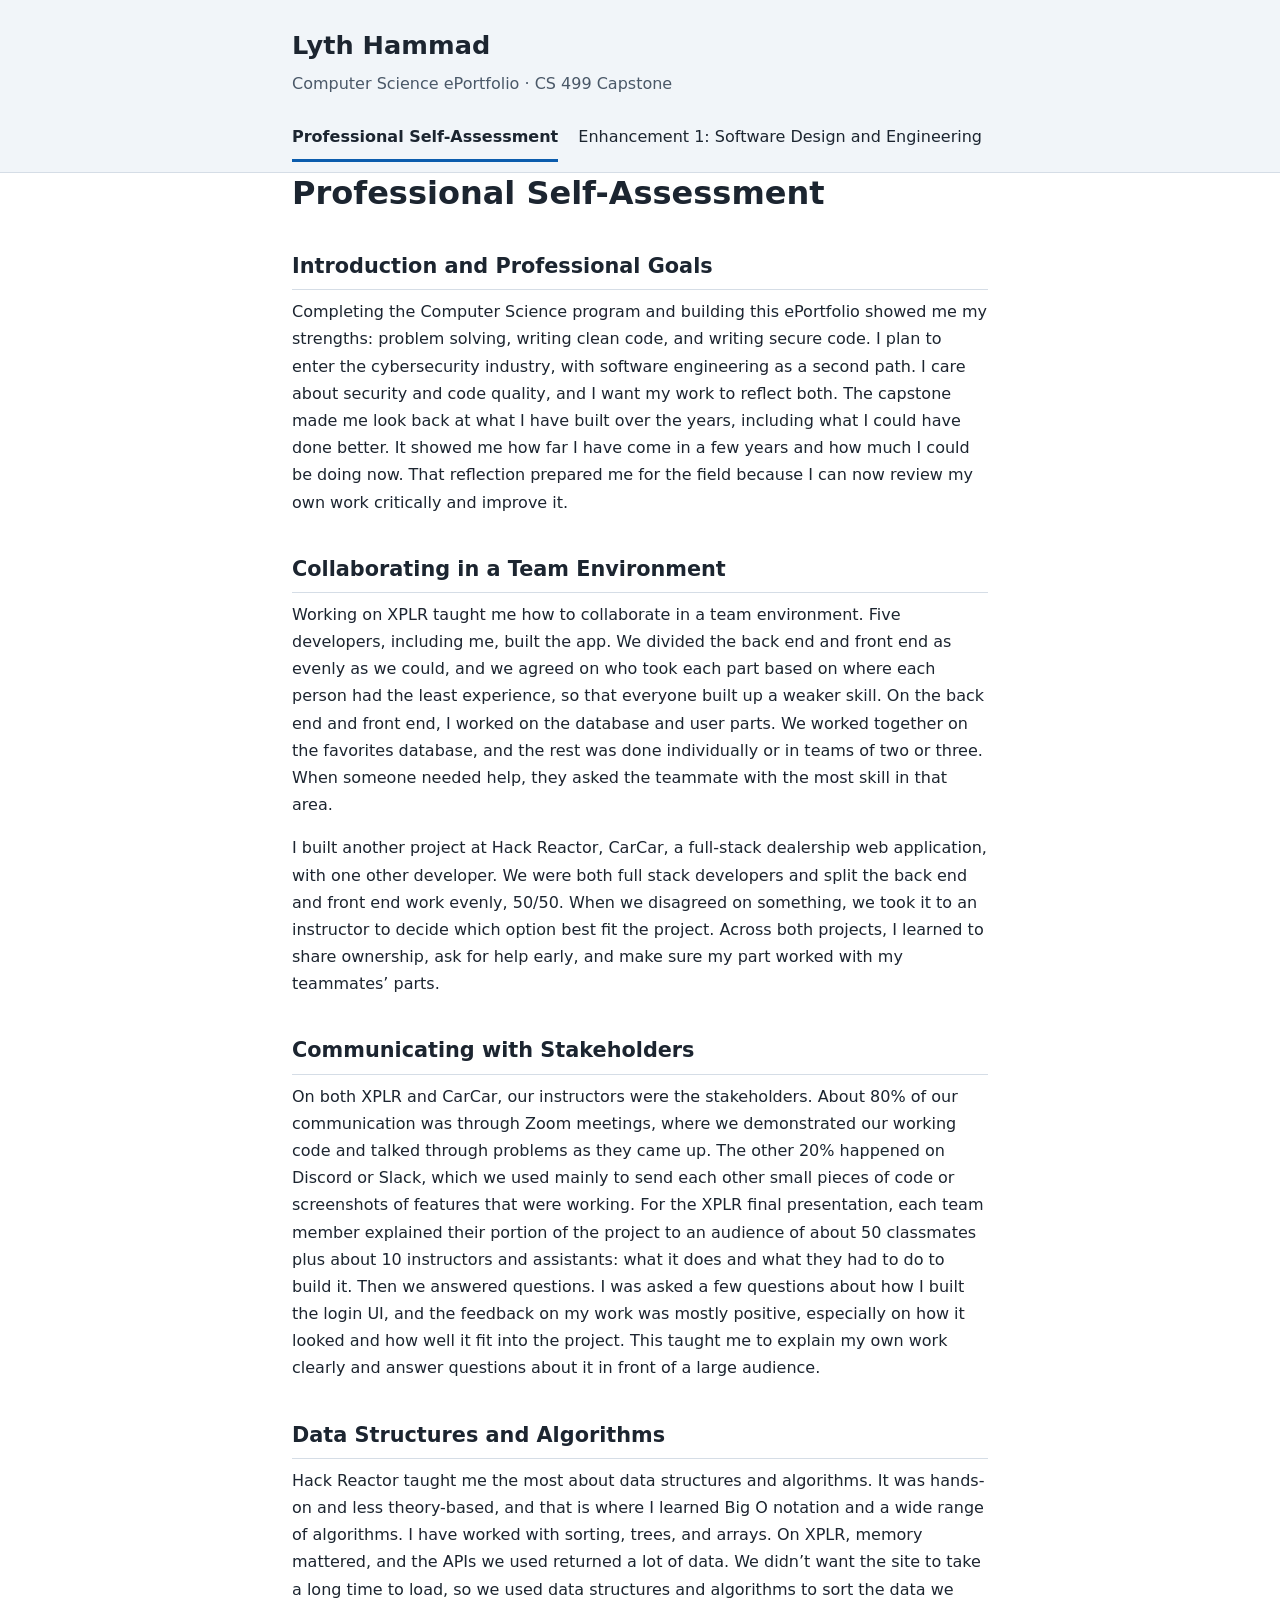
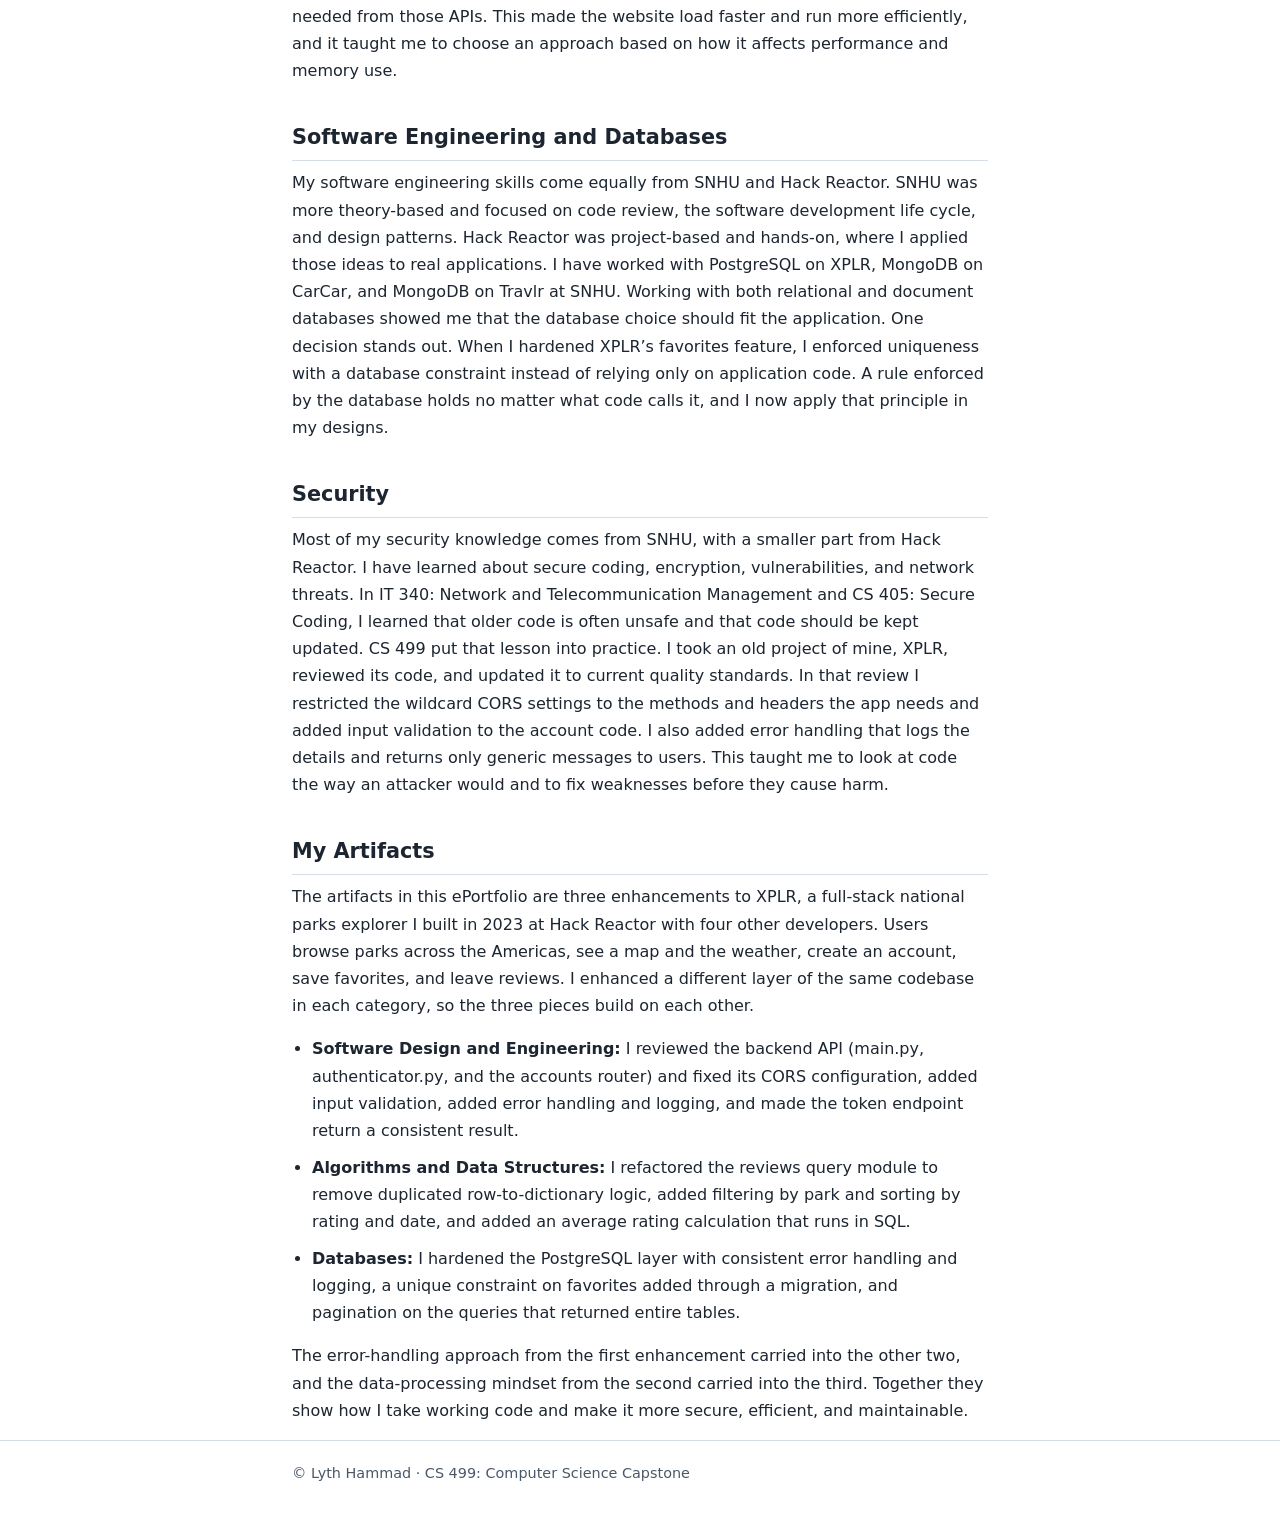
==== index.html @ 4781540f "Add files via upload" ====
<!DOCTYPE html>
<html lang="en">
<head>
<meta charset="utf-8">
<meta name="viewport" content="width=device-width, initial-scale=1">
<title>Professional Self-Assessment | Lyth Hammad</title>
<meta name="description" content="ePortfolio for Lyth Hammad, Computer Science capstone (CS 499).">
<link rel="stylesheet" href="style.css">
</head>
<body>
<a class="skip" href="#main">Skip to main content</a>
<header>
  <div class="wrap">
    <p class="name">Lyth Hammad</p>
    <p class="tagline">Computer Science ePortfolio &middot; CS 499 Capstone</p>
    <nav aria-label="Main navigation">
      <ul>
        <li><a href="index.html" aria-current="page">Professional Self-Assessment</a></li>
        <li><a href="enhancement1.html">Enhancement 1: Software Design and Engineering</a></li>
      </ul>
    </nav>
  </div>
</header>
<main id="main" class="wrap">
<h1>Professional Self-Assessment</h1>
<section>
<h2>Introduction and Professional Goals</h2>
<p>Completing the Computer Science program and building this ePortfolio showed me my strengths: problem solving, writing clean code, and writing secure code. I plan to enter the cybersecurity industry, with software engineering as a second path. I care about security and code quality, and I want my work to reflect both. The capstone made me look back at what I have built over the years, including what I could have done better. It showed me how far I have come in a few years and how much I could be doing now. That reflection prepared me for the field because I can now review my own work critically and improve it.</p>
</section>
<section>
<h2>Collaborating in a Team Environment</h2>
<p>Working on XPLR taught me how to collaborate in a team environment. Five developers, including me, built the app. We divided the back end and front end as evenly as we could, and we agreed on who took each part based on where each person had the least experience, so that everyone built up a weaker skill. On the back end and front end, I worked on the database and user parts. We worked together on the favorites database, and the rest was done individually or in teams of two or three. When someone needed help, they asked the teammate with the most skill in that area.</p>
<p>I built another project at Hack Reactor, CarCar, a full-stack dealership web application, with one other developer. We were both full stack developers and split the back end and front end work evenly, 50/50. When we disagreed on something, we took it to an instructor to decide which option best fit the project. Across both projects, I learned to share ownership, ask for help early, and make sure my part worked with my teammates’ parts.</p>
</section>
<section>
<h2>Communicating with Stakeholders</h2>
<p>On both XPLR and CarCar, our instructors were the stakeholders. About 80% of our communication was through Zoom meetings, where we demonstrated our working code and talked through problems as they came up. The other 20% happened on Discord or Slack, which we used mainly to send each other small pieces of code or screenshots of features that were working. For the XPLR final presentation, each team member explained their portion of the project to an audience of about 50 classmates plus about 10 instructors and assistants: what it does and what they had to do to build it. Then we answered questions. I was asked a few questions about how I built the login UI, and the feedback on my work was mostly positive, especially on how it looked and how well it fit into the project. This taught me to explain my own work clearly and answer questions about it in front of a large audience.</p>
</section>
<section>
<h2>Data Structures and Algorithms</h2>
<p>Hack Reactor taught me the most about data structures and algorithms. It was hands-on and less theory-based, and that is where I learned Big O notation and a wide range of algorithms. I have worked with sorting, trees, and arrays. On XPLR, memory mattered, and the APIs we used returned a lot of data. We didn’t want the site to take a long time to load, so we used data structures and algorithms to sort the data we needed from those APIs. This made the website load faster and run more efficiently, and it taught me to choose an approach based on how it affects performance and memory use.</p>
</section>
<section>
<h2>Software Engineering and Databases</h2>
<p>My software engineering skills come equally from SNHU and Hack Reactor. SNHU was more theory-based and focused on code review, the software development life cycle, and design patterns. Hack Reactor was project-based and hands-on, where I applied those ideas to real applications. I have worked with PostgreSQL on XPLR, MongoDB on CarCar, and MongoDB on Travlr at SNHU. Working with both relational and document databases showed me that the database choice should fit the application. One decision stands out. When I hardened XPLR’s favorites feature, I enforced uniqueness with a database constraint instead of relying only on application code. A rule enforced by the database holds no matter what code calls it, and I now apply that principle in my designs.</p>
</section>
<section>
<h2>Security</h2>
<p>Most of my security knowledge comes from SNHU, with a smaller part from Hack Reactor. I have learned about secure coding, encryption, vulnerabilities, and network threats. In IT 340: Network and Telecommunication Management and CS 405: Secure Coding, I learned that older code is often unsafe and that code should be kept updated. CS 499 put that lesson into practice. I took an old project of mine, XPLR, reviewed its code, and updated it to current quality standards. In that review I restricted the wildcard CORS settings to the methods and headers the app needs and added input validation to the account code. I also added error handling that logs the details and returns only generic messages to users. This taught me to look at code the way an attacker would and to fix weaknesses before they cause harm.</p>
</section>
<section>
<h2>My Artifacts</h2>
<p>The artifacts in this ePortfolio are three enhancements to XPLR, a full-stack national parks explorer I built in 2023 at Hack Reactor with four other developers. Users browse parks across the Americas, see a map and the weather, create an account, save favorites, and leave reviews. I enhanced a different layer of the same codebase in each category, so the three pieces build on each other.</p>
<ul>
<li><strong>Software Design and Engineering:</strong> I reviewed the backend API (main.py, authenticator.py, and the accounts router) and fixed its CORS configuration, added input validation, added error handling and logging, and made the token endpoint return a consistent result.</li>
<li><strong>Algorithms and Data Structures:</strong> I refactored the reviews query module to remove duplicated row-to-dictionary logic, added filtering by park and sorting by rating and date, and added an average rating calculation that runs in SQL.</li>
<li><strong>Databases:</strong> I hardened the PostgreSQL layer with consistent error handling and logging, a unique constraint on favorites added through a migration, and pagination on the queries that returned entire tables.</li>
</ul>
<p>The error-handling approach from the first enhancement carried into the other two, and the data-processing mindset from the second carried into the third. Together they show how I take working code and make it more secure, efficient, and maintainable.</p>
</section>
</main>
<footer>
  <div class="wrap"><p>&copy; Lyth Hammad &middot; CS 499: Computer Science Capstone</p></div>
</footer>
</body>
</html>
---- style.css ----
:root{--bg:#ffffff;--fg:#1c2530;--muted:#4a5868;--accent:#0b5cad;--band:#f1f5f9;--line:#d5dde6}
@media (prefers-color-scheme:dark){:root{--bg:#0f1720;--fg:#e6edf3;--muted:#a9b6c4;--accent:#6cb2ff;--band:#16212c;--line:#2a3846}}
*{box-sizing:border-box}
html{font-size:100%}
body{margin:0;background:var(--bg);color:var(--fg);font-family:system-ui,-apple-system,"Segoe UI",Roboto,Helvetica,Arial,sans-serif;line-height:1.7}
.wrap{max-width:46rem;margin:0 auto;padding:0 1.25rem}
.skip{position:absolute;left:-999px;top:0;background:var(--accent);color:#fff;padding:.5rem 1rem}
.skip:focus{left:0;z-index:10}
header{background:var(--band);border-bottom:1px solid var(--line);padding:1.5rem 0 0}
.name{margin:0;font-size:1.6rem;font-weight:700}
.tagline{margin:.15rem 0 1rem;color:var(--muted)}
nav ul{list-style:none;margin:0;padding:0;display:flex;flex-wrap:wrap;gap:.25rem 1.25rem}
nav a{display:inline-block;padding:.6rem 0;color:var(--fg);text-decoration:none;border-bottom:3px solid transparent}
nav a:hover,nav a:focus{color:var(--accent);border-bottom-color:var(--accent)}
nav a[aria-current="page"]{font-weight:600;border-bottom-color:var(--accent)}
main{padding-top:2rem;padding-bottom:3rem}
h1{font-size:2rem;line-height:1.25;margin:0 0 1.5rem}
h2{font-size:1.3rem;margin:2.25rem 0 .5rem;padding-bottom:.3rem;border-bottom:1px solid var(--line)}
p{margin:0 0 1rem}
ul{padding-left:1.25rem}
li{margin-bottom:.6rem}
a{color:var(--accent)}
:focus-visible{outline:3px solid var(--accent);outline-offset:2px}
footer{border-top:1px solid var(--line);padding:1.25rem 0;color:var(--muted);font-size:.9rem}
.wrap.wide{max-width:72rem}
main.wrap:not(.wide){max-width:46rem}
.sub{color:var(--muted);margin-top:-1rem}
h3{font-size:1.1rem;margin:1.75rem 0 .5rem}
.compare{display:grid;grid-template-columns:1fr 1fr;gap:1rem}
.compare>div{min-width:0}
.label{margin:0 0 .35rem;font-weight:600;font-size:.9rem}
pre{margin:0;padding:.9rem;background:var(--band);border:1px solid var(--line);border-radius:6px;overflow-x:auto;font-size:.8rem;line-height:1.5}
code{font-family:ui-monospace,SFMono-Regular,Menlo,Consolas,monospace}
.prose{max-width:46rem}
@media (max-width:60rem){.compare{grid-template-columns:1fr}}
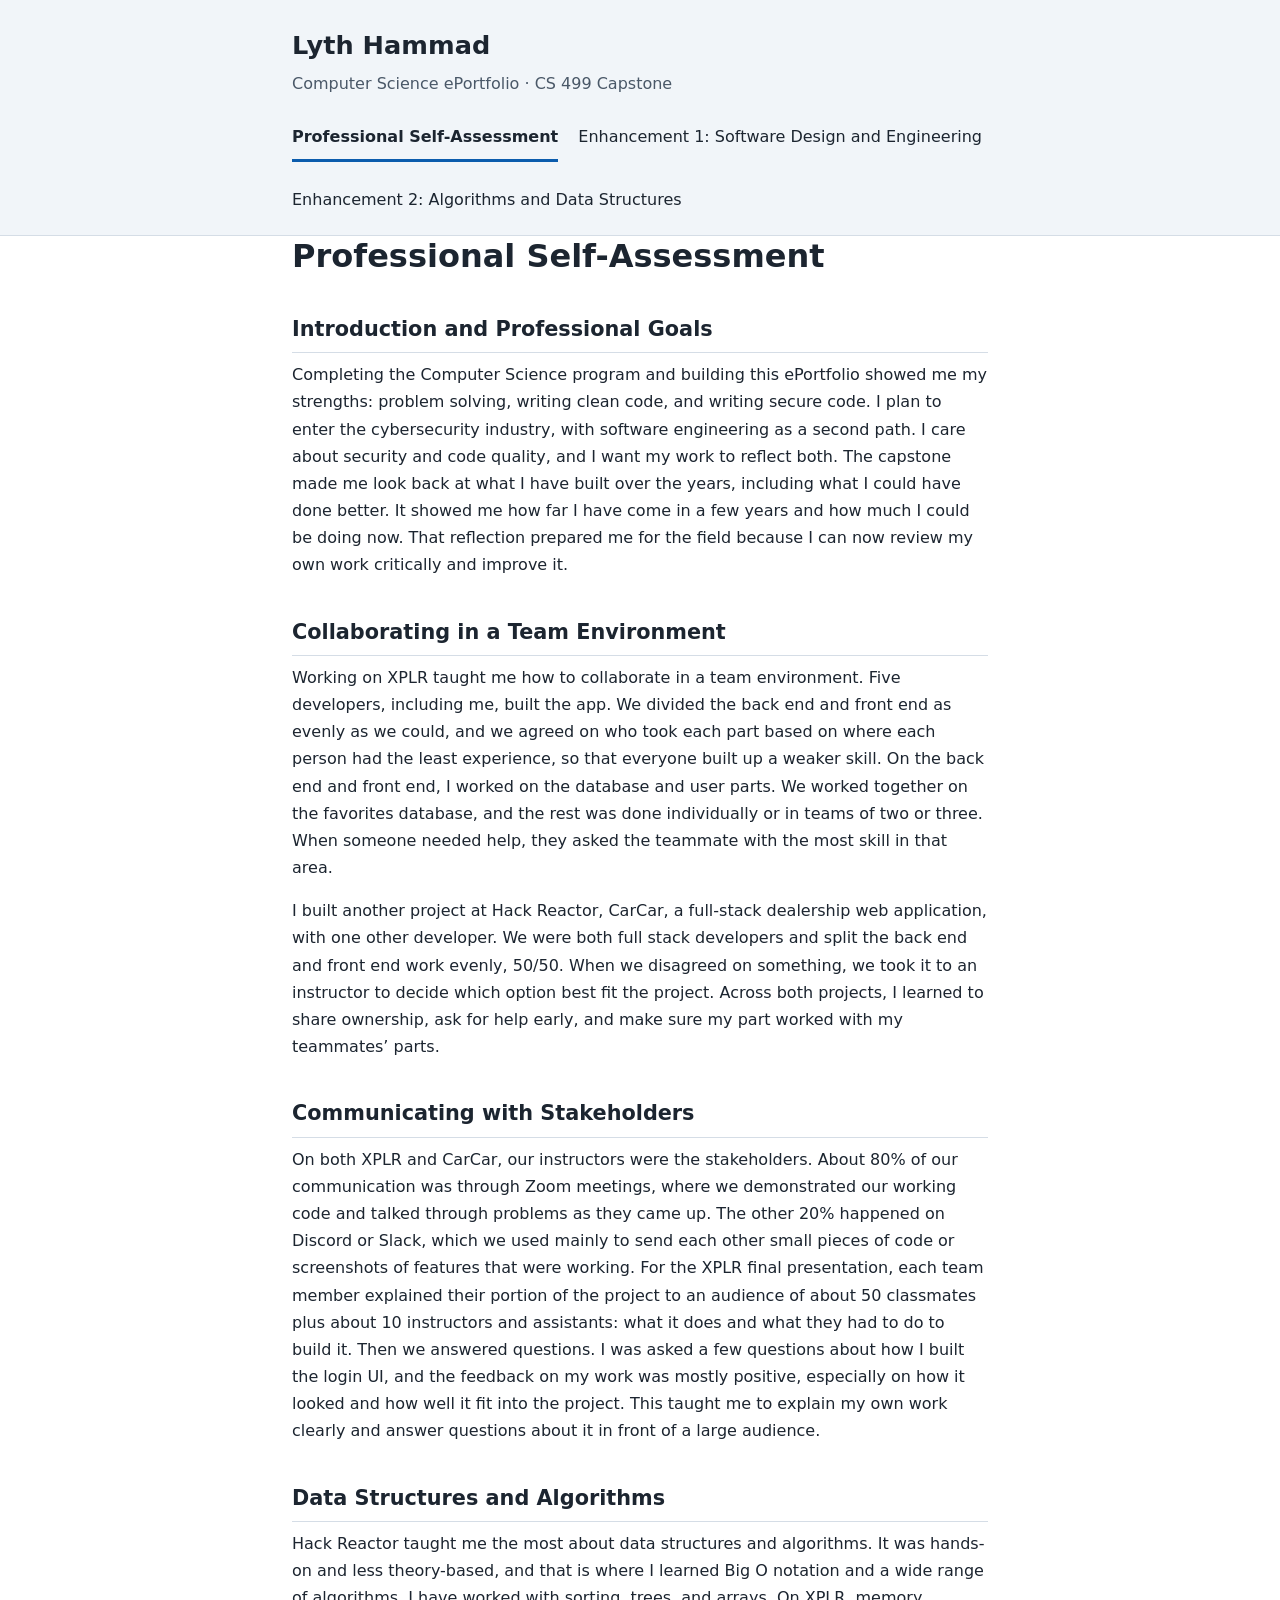
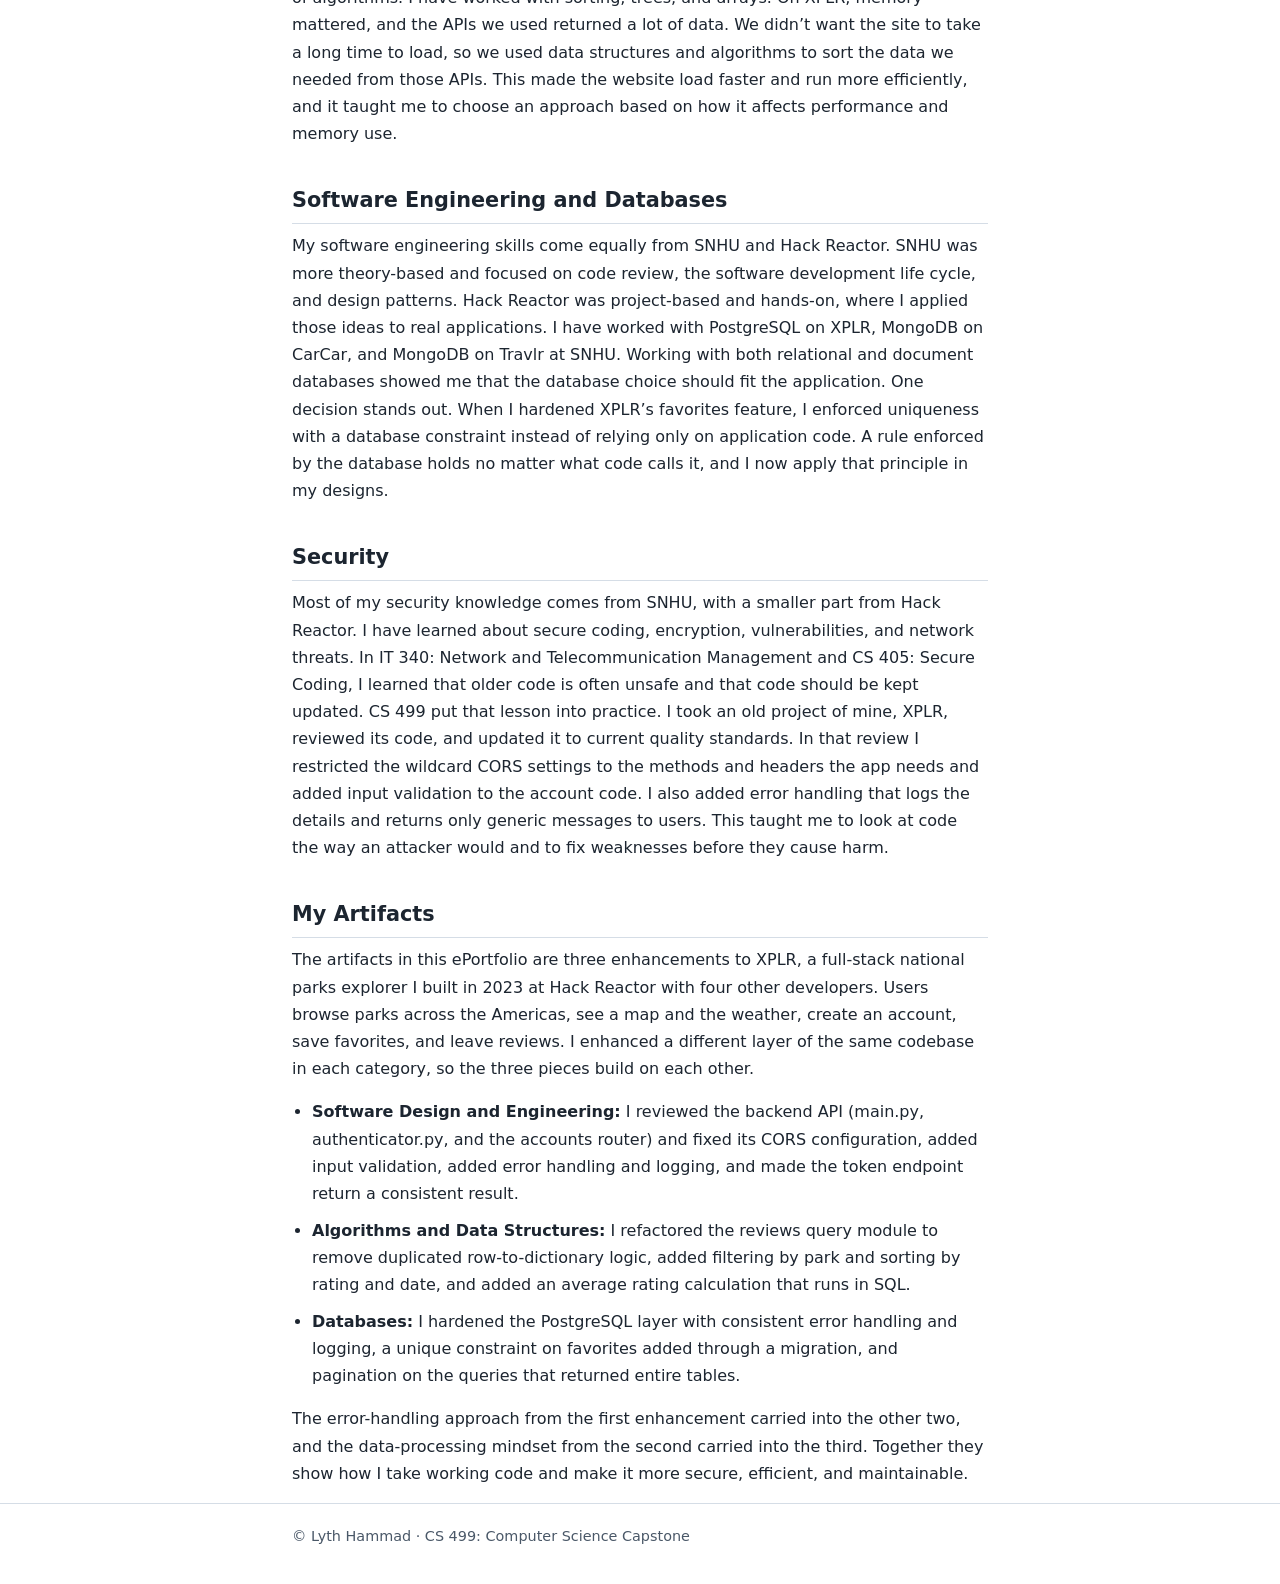
==== commit ffd91a2e: "Add files via upload" ====
--- a/index.html
+++ b/index.html
@@ -17,6 +17,7 @@
       <ul>
         <li><a href="index.html" aria-current="page">Professional Self-Assessment</a></li>
         <li><a href="enhancement1.html">Enhancement 1: Software Design and Engineering</a></li>
+        <li><a href="enhancement2.html">Enhancement 2: Algorithms and Data Structures</a></li>
       </ul>
     </nav>
   </div>
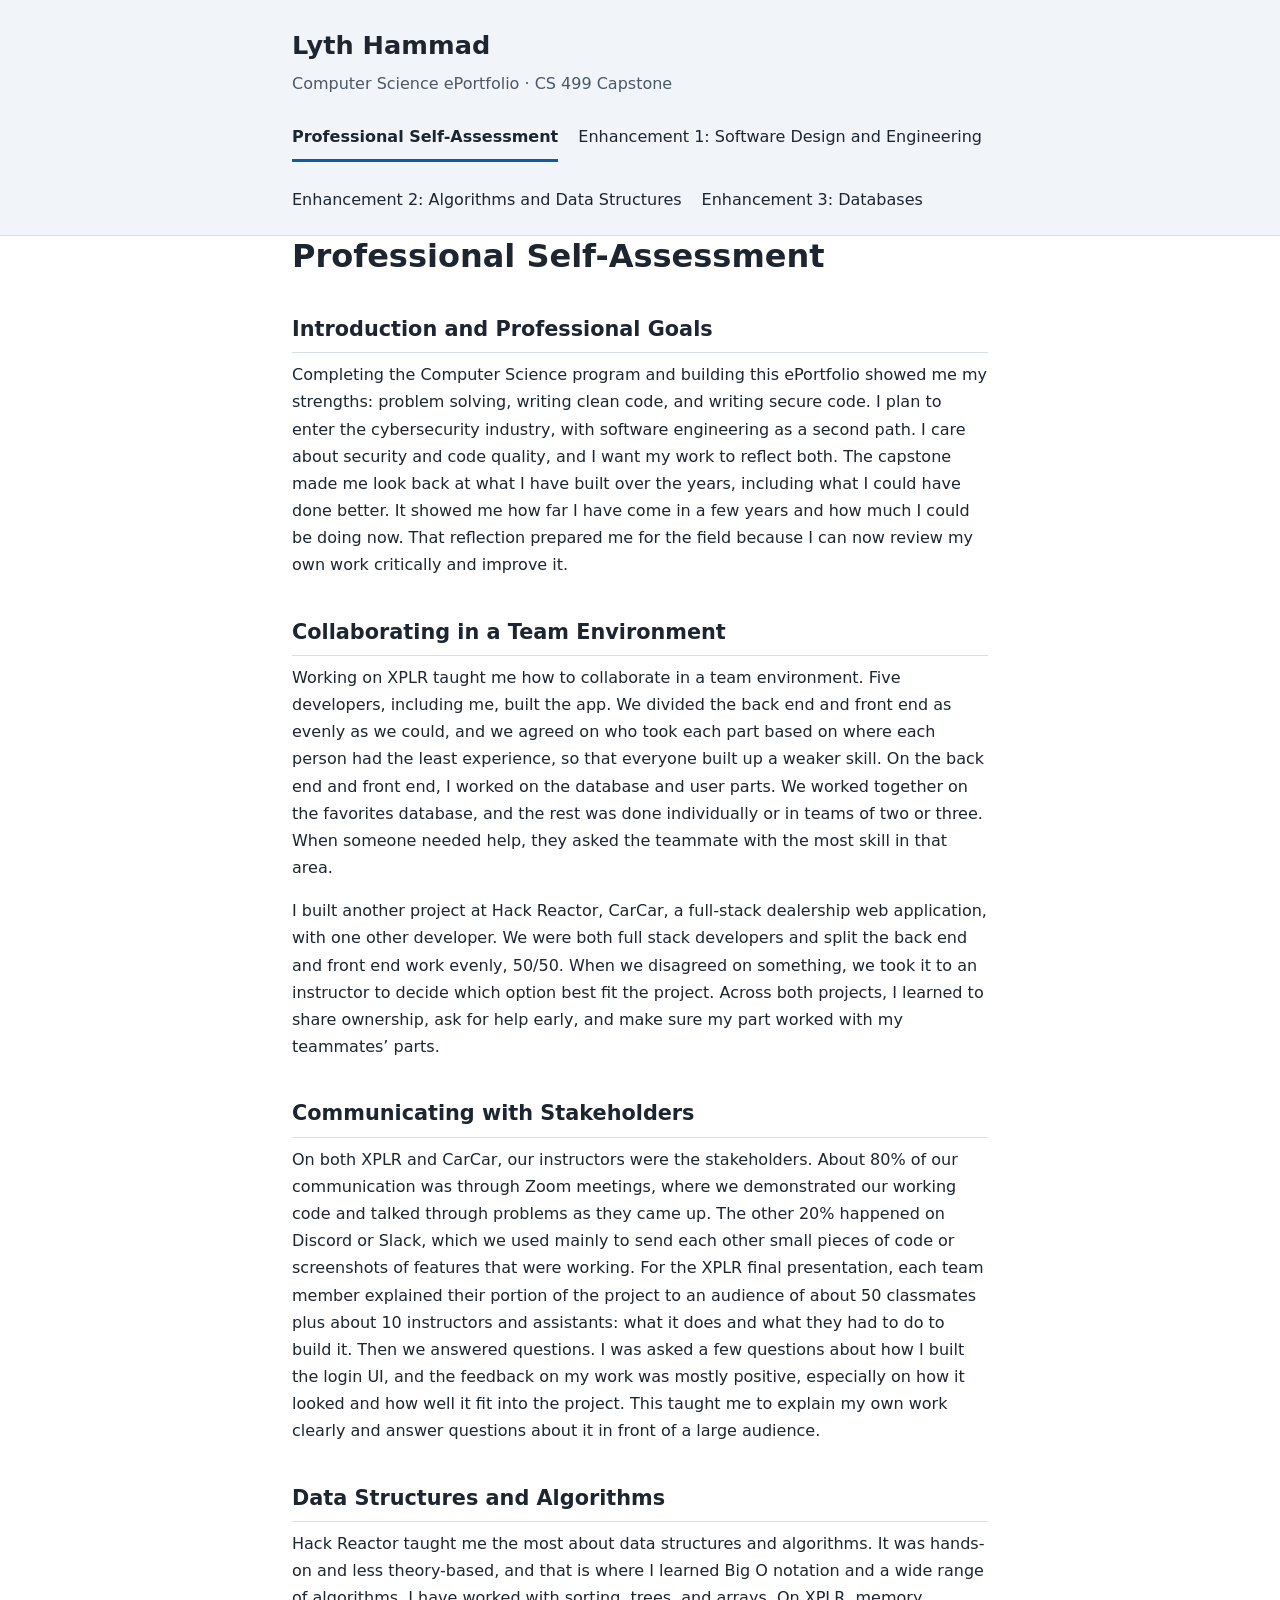
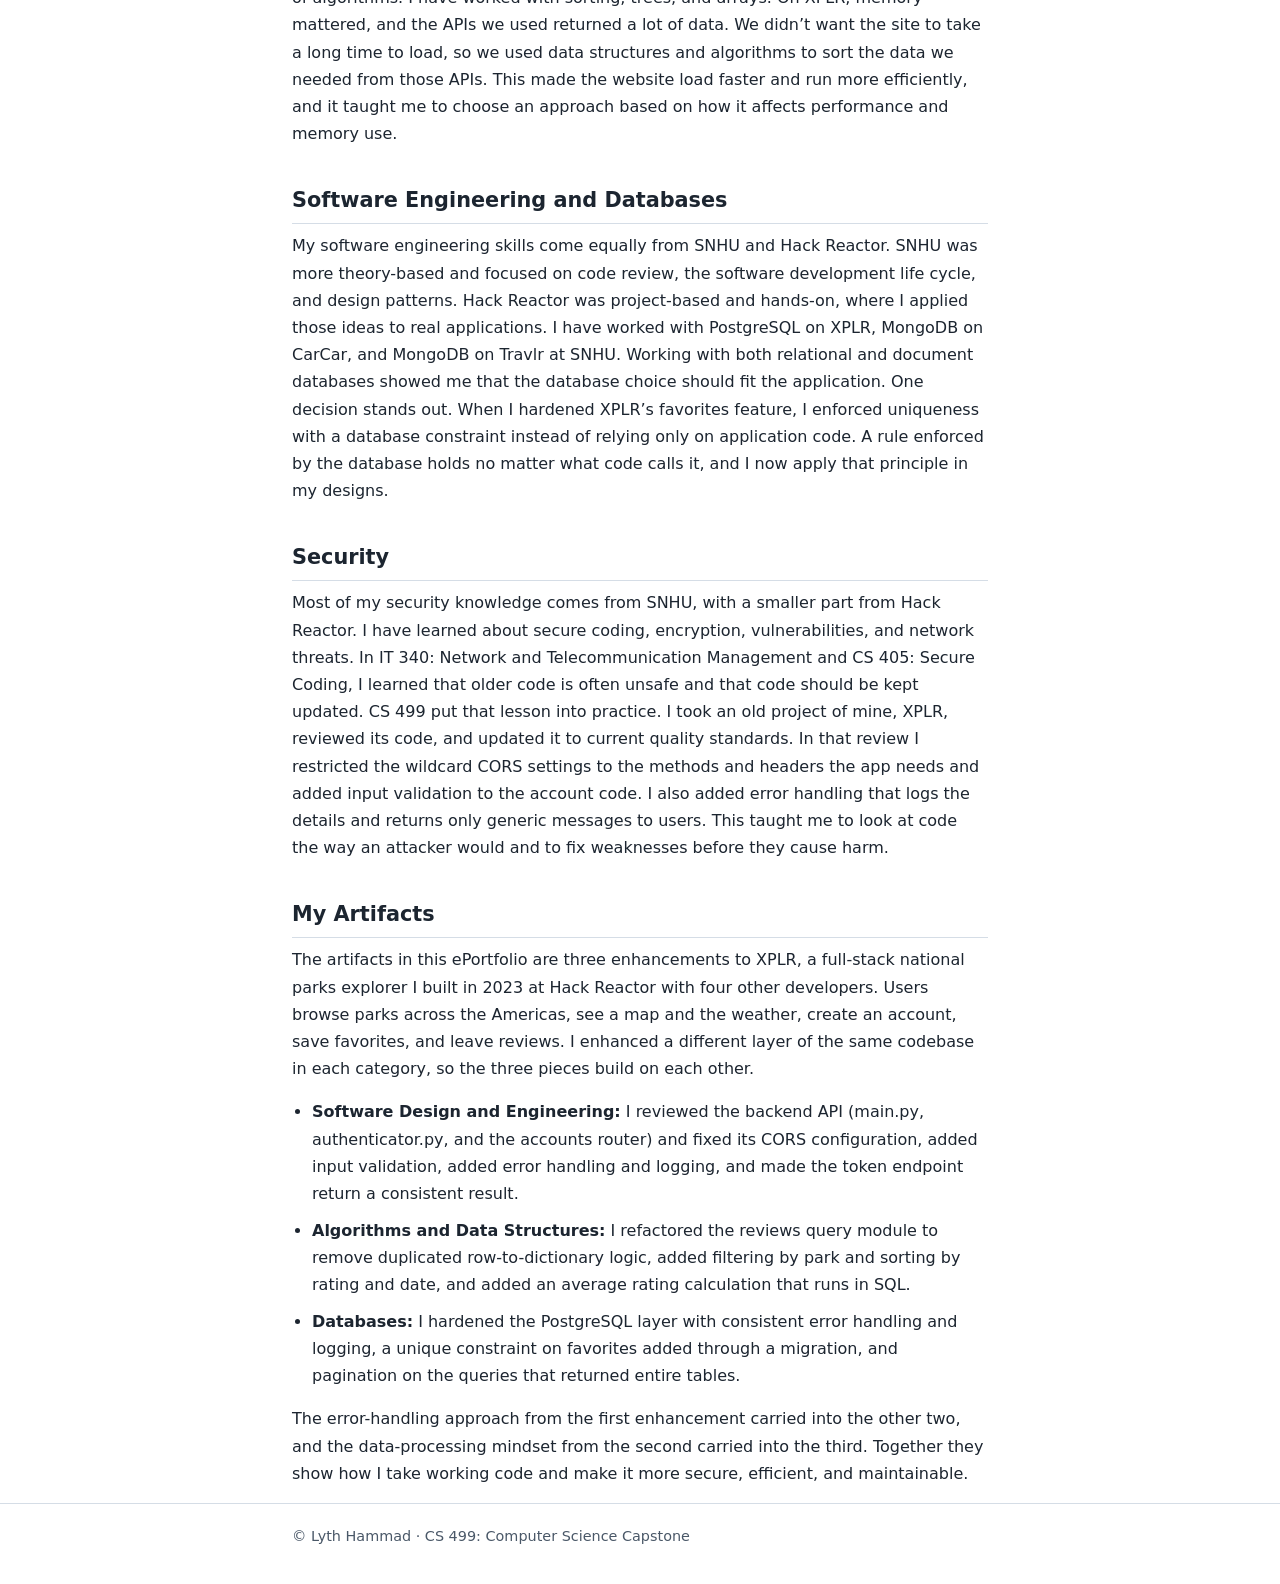
==== commit bc74424a: "Add files via upload" ====
--- a/index.html
+++ b/index.html
@@ -18,6 +18,7 @@
         <li><a href="index.html" aria-current="page">Professional Self-Assessment</a></li>
         <li><a href="enhancement1.html">Enhancement 1: Software Design and Engineering</a></li>
         <li><a href="enhancement2.html">Enhancement 2: Algorithms and Data Structures</a></li>
+        <li><a href="enhancement3.html">Enhancement 3: Databases</a></li>
       </ul>
     </nav>
   </div>
--- a/style.css
+++ b/style.css
@@ -33,3 +33,4 @@
 code{font-family:ui-monospace,SFMono-Regular,Menlo,Consolas,monospace}
 .prose{max-width:46rem}
 @media (max-width:60rem){.compare{grid-template-columns:1fr}}
+.note{color:var(--muted);margin:0 0 .5rem;font-size:.9rem}
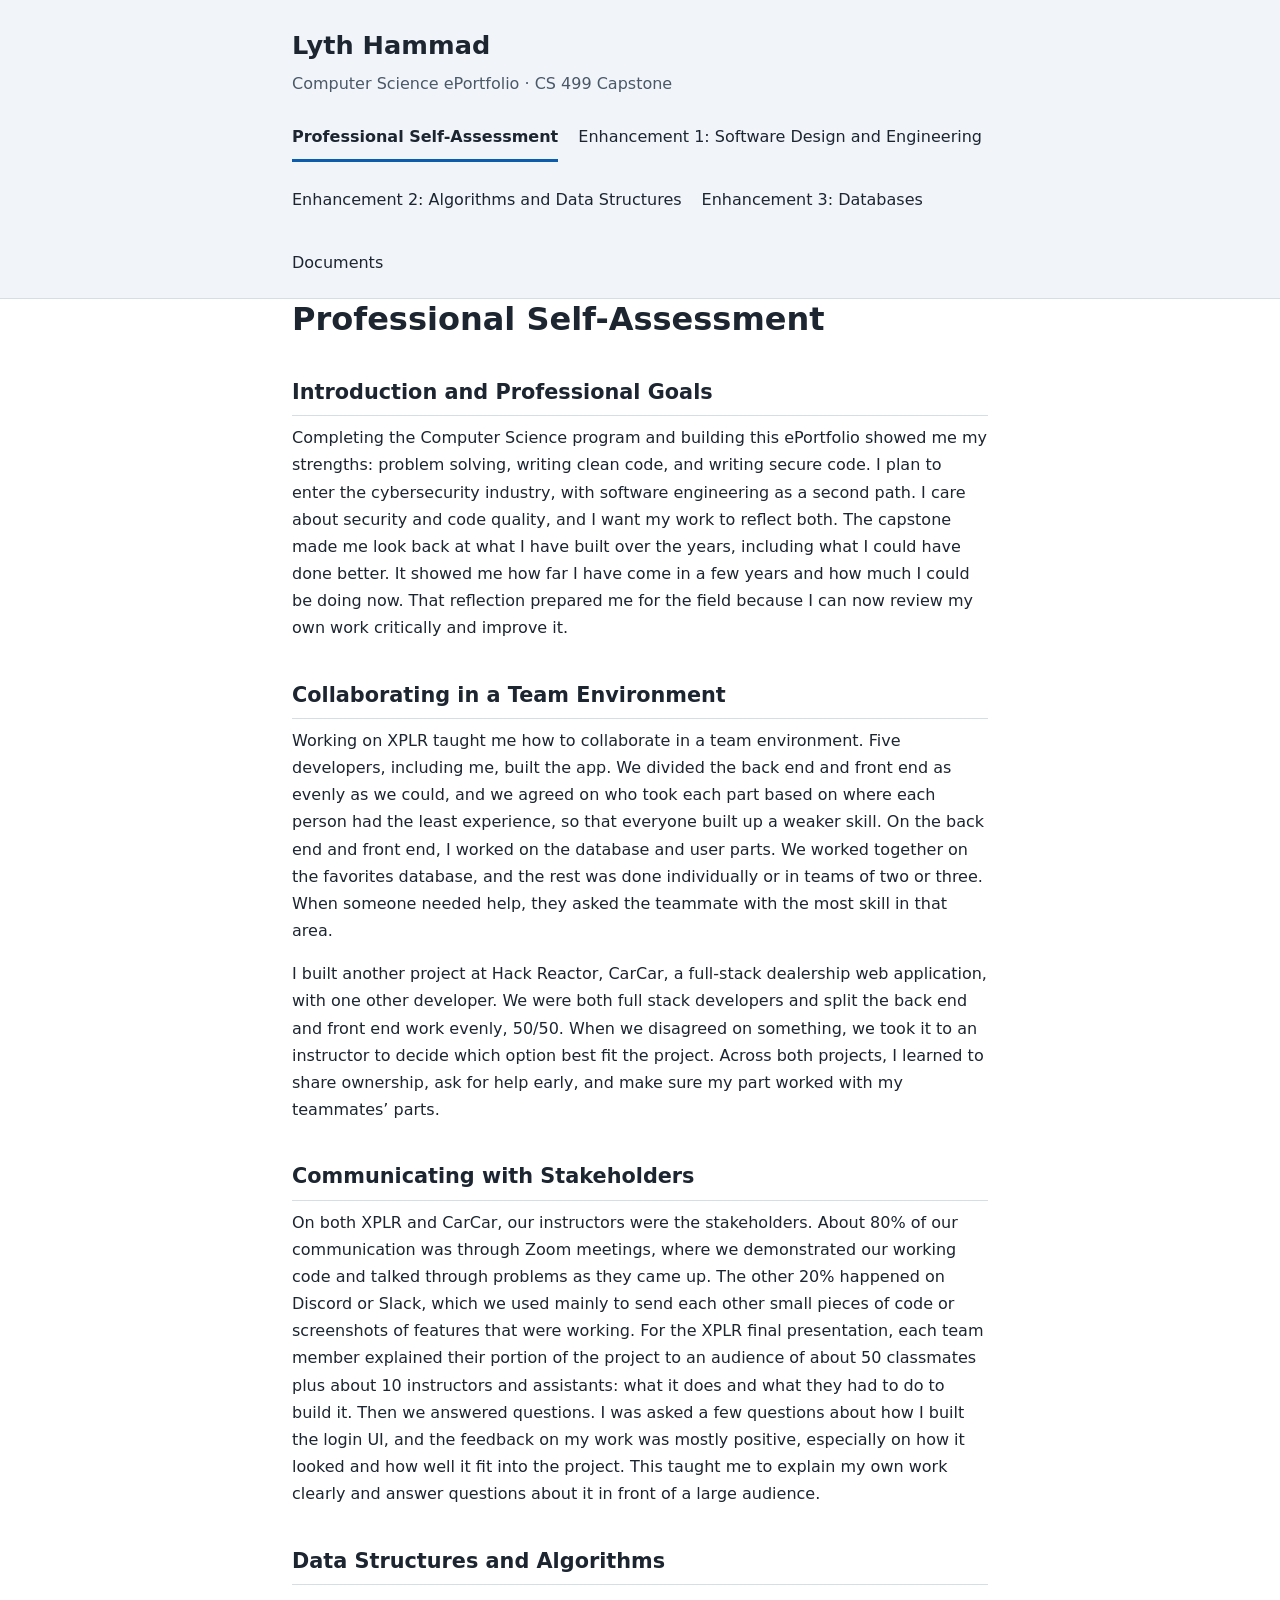
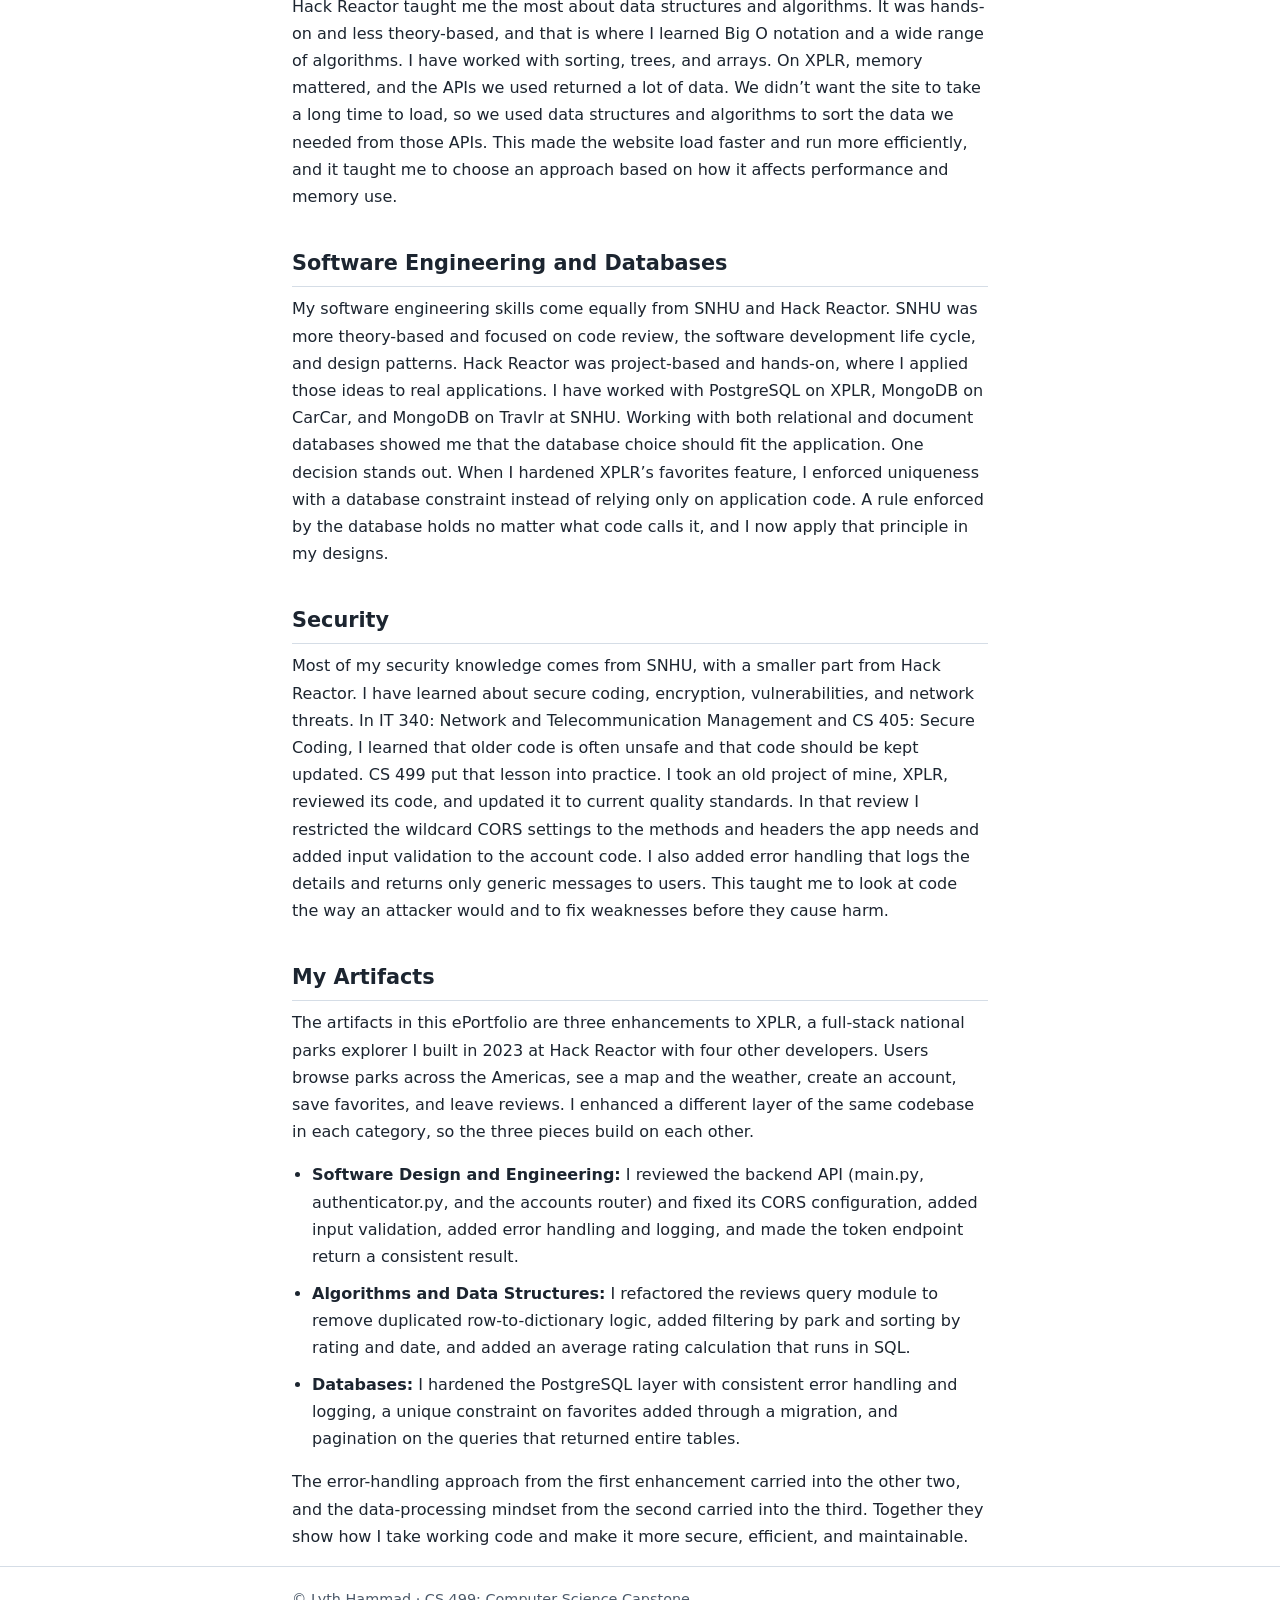
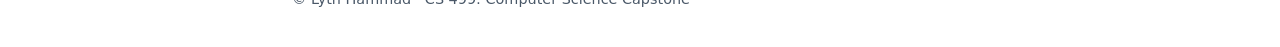
==== commit 5dee197e: "Add files via upload" ====
--- a/index.html
+++ b/index.html
@@ -19,6 +19,7 @@
         <li><a href="enhancement1.html">Enhancement 1: Software Design and Engineering</a></li>
         <li><a href="enhancement2.html">Enhancement 2: Algorithms and Data Structures</a></li>
         <li><a href="enhancement3.html">Enhancement 3: Databases</a></li>
+        <li><a href="documents.html">Documents</a></li>
       </ul>
     </nav>
   </div>
--- a/style.css
+++ b/style.css
@@ -34,3 +34,5 @@
 .prose{max-width:46rem}
 @media (max-width:60rem){.compare{grid-template-columns:1fr}}
 .note{color:var(--muted);margin:0 0 .5rem;font-size:.9rem}
+.docs{list-style:none;padding:0}
+.docs li{padding:.8rem 0;border-bottom:1px solid var(--line)}
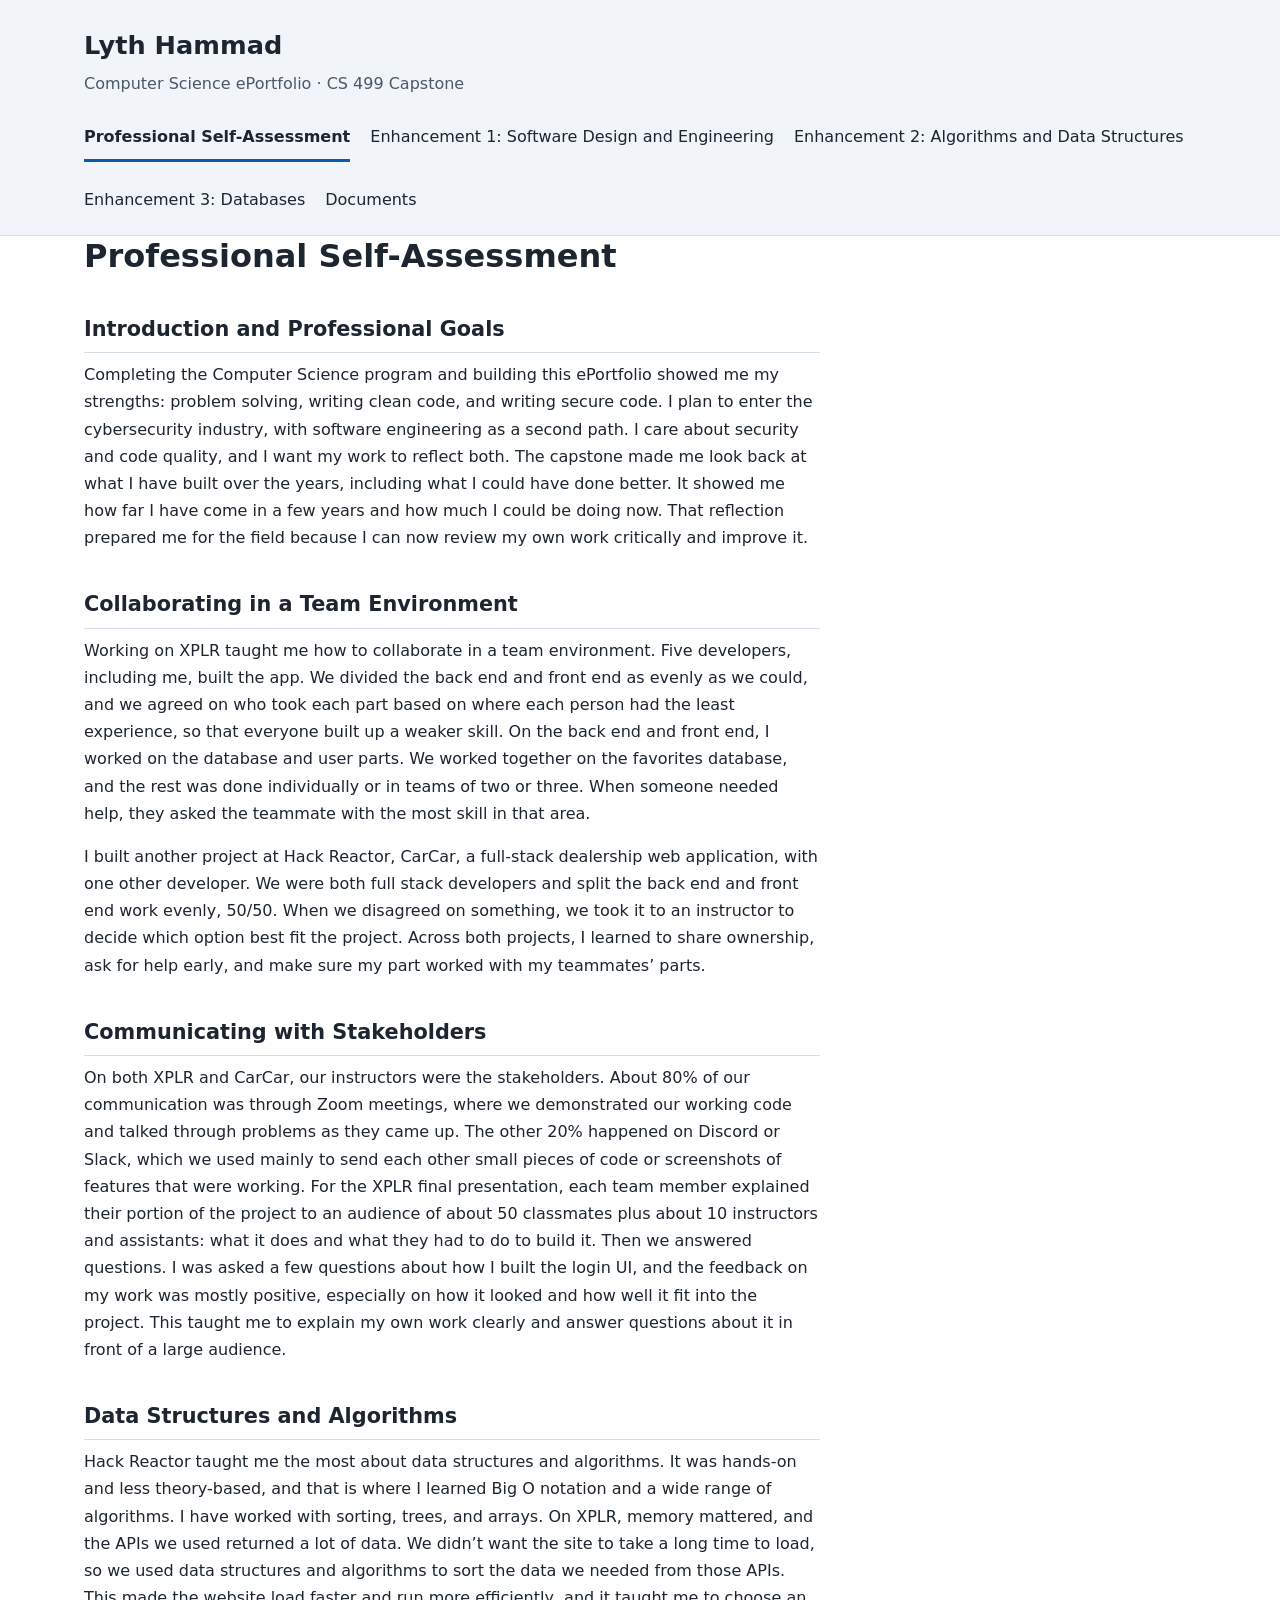
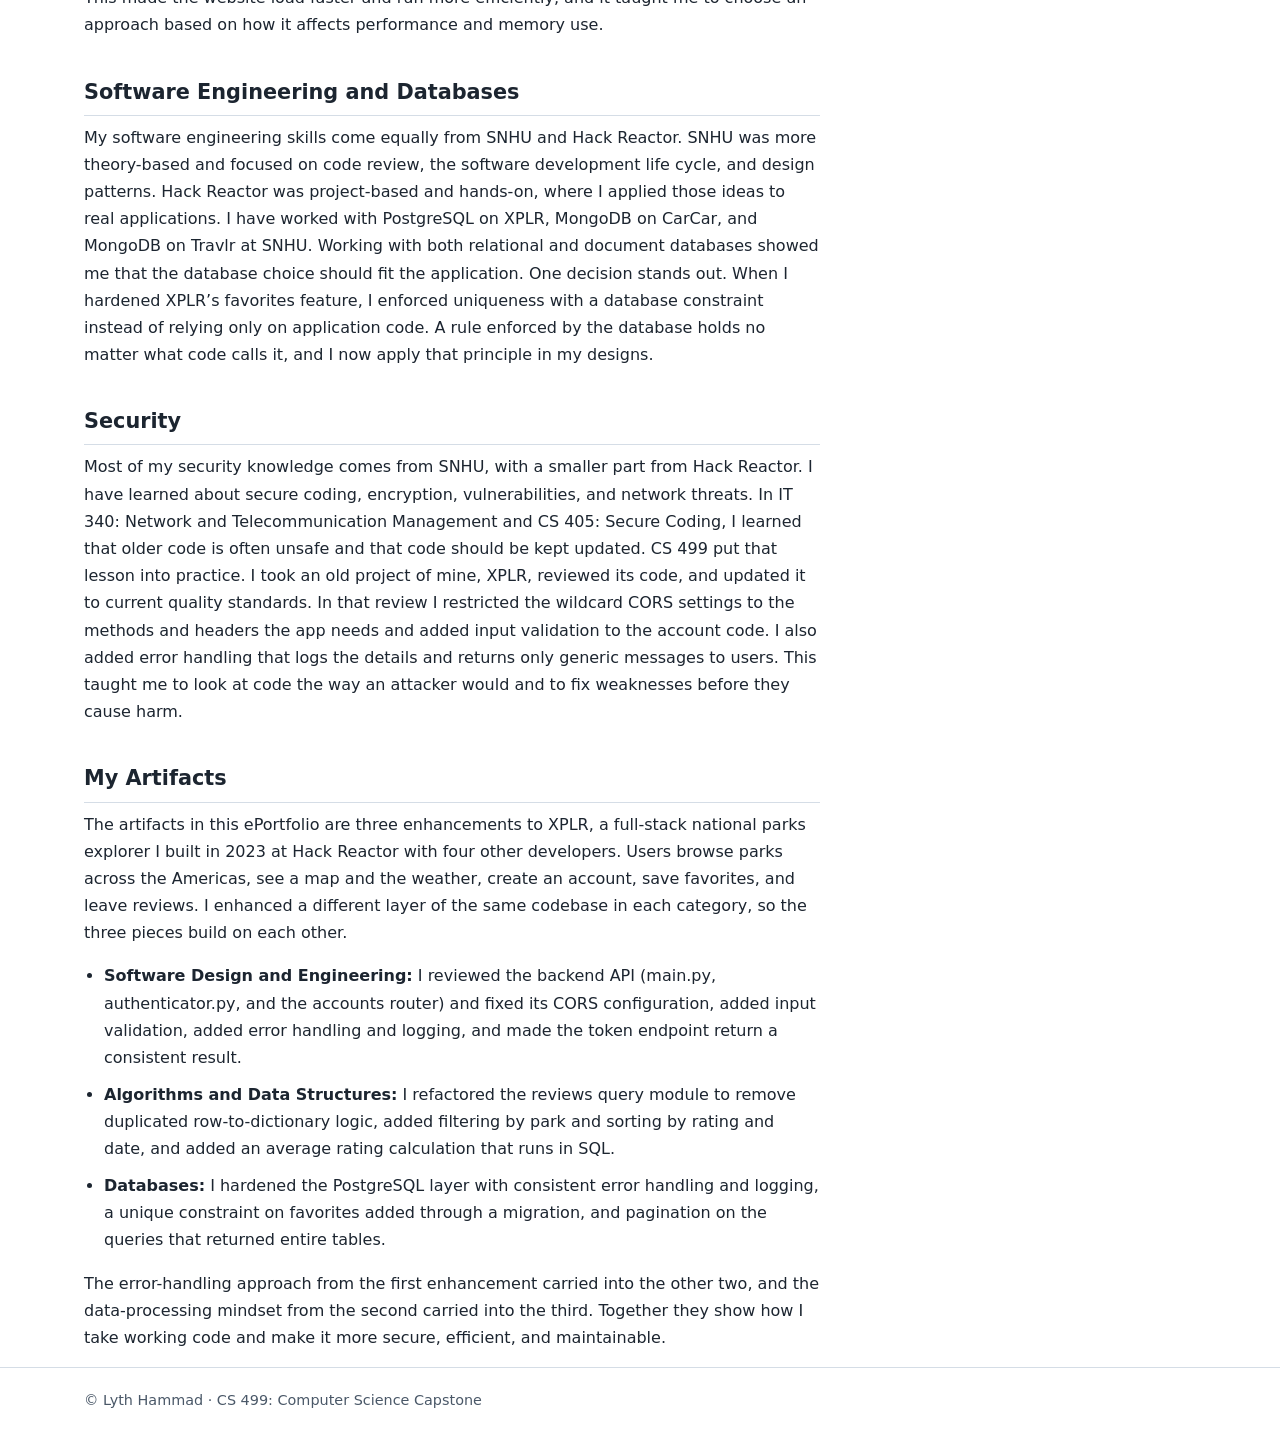
==== commit 1016eeef: "Add files via upload" ====
--- a/index.html
+++ b/index.html
@@ -10,7 +10,7 @@
 <body>
 <a class="skip" href="#main">Skip to main content</a>
 <header>
-  <div class="wrap">
+  <div class="wrap wide">
     <p class="name">Lyth Hammad</p>
     <p class="tagline">Computer Science ePortfolio &middot; CS 499 Capstone</p>
     <nav aria-label="Main navigation">
@@ -24,7 +24,7 @@
     </nav>
   </div>
 </header>
-<main id="main" class="wrap">
+<main id="main" class="wrap wide narrow">
 <h1>Professional Self-Assessment</h1>
 <section>
 <h2>Introduction and Professional Goals</h2>
@@ -63,7 +63,7 @@
 </section>
 </main>
 <footer>
-  <div class="wrap"><p>&copy; Lyth Hammad &middot; CS 499: Computer Science Capstone</p></div>
+  <div class="wrap wide"><p>&copy; Lyth Hammad &middot; CS 499: Computer Science Capstone</p></div>
 </footer>
 </body>
 </html>
--- a/style.css
+++ b/style.css
@@ -23,7 +23,7 @@
 :focus-visible{outline:3px solid var(--accent);outline-offset:2px}
 footer{border-top:1px solid var(--line);padding:1.25rem 0;color:var(--muted);font-size:.9rem}
 .wrap.wide{max-width:72rem}
-main.wrap:not(.wide){max-width:46rem}
+main.narrow>*{max-width:46rem}
 .sub{color:var(--muted);margin-top:-1rem}
 h3{font-size:1.1rem;margin:1.75rem 0 .5rem}
 .compare{display:grid;grid-template-columns:1fr 1fr;gap:1rem}
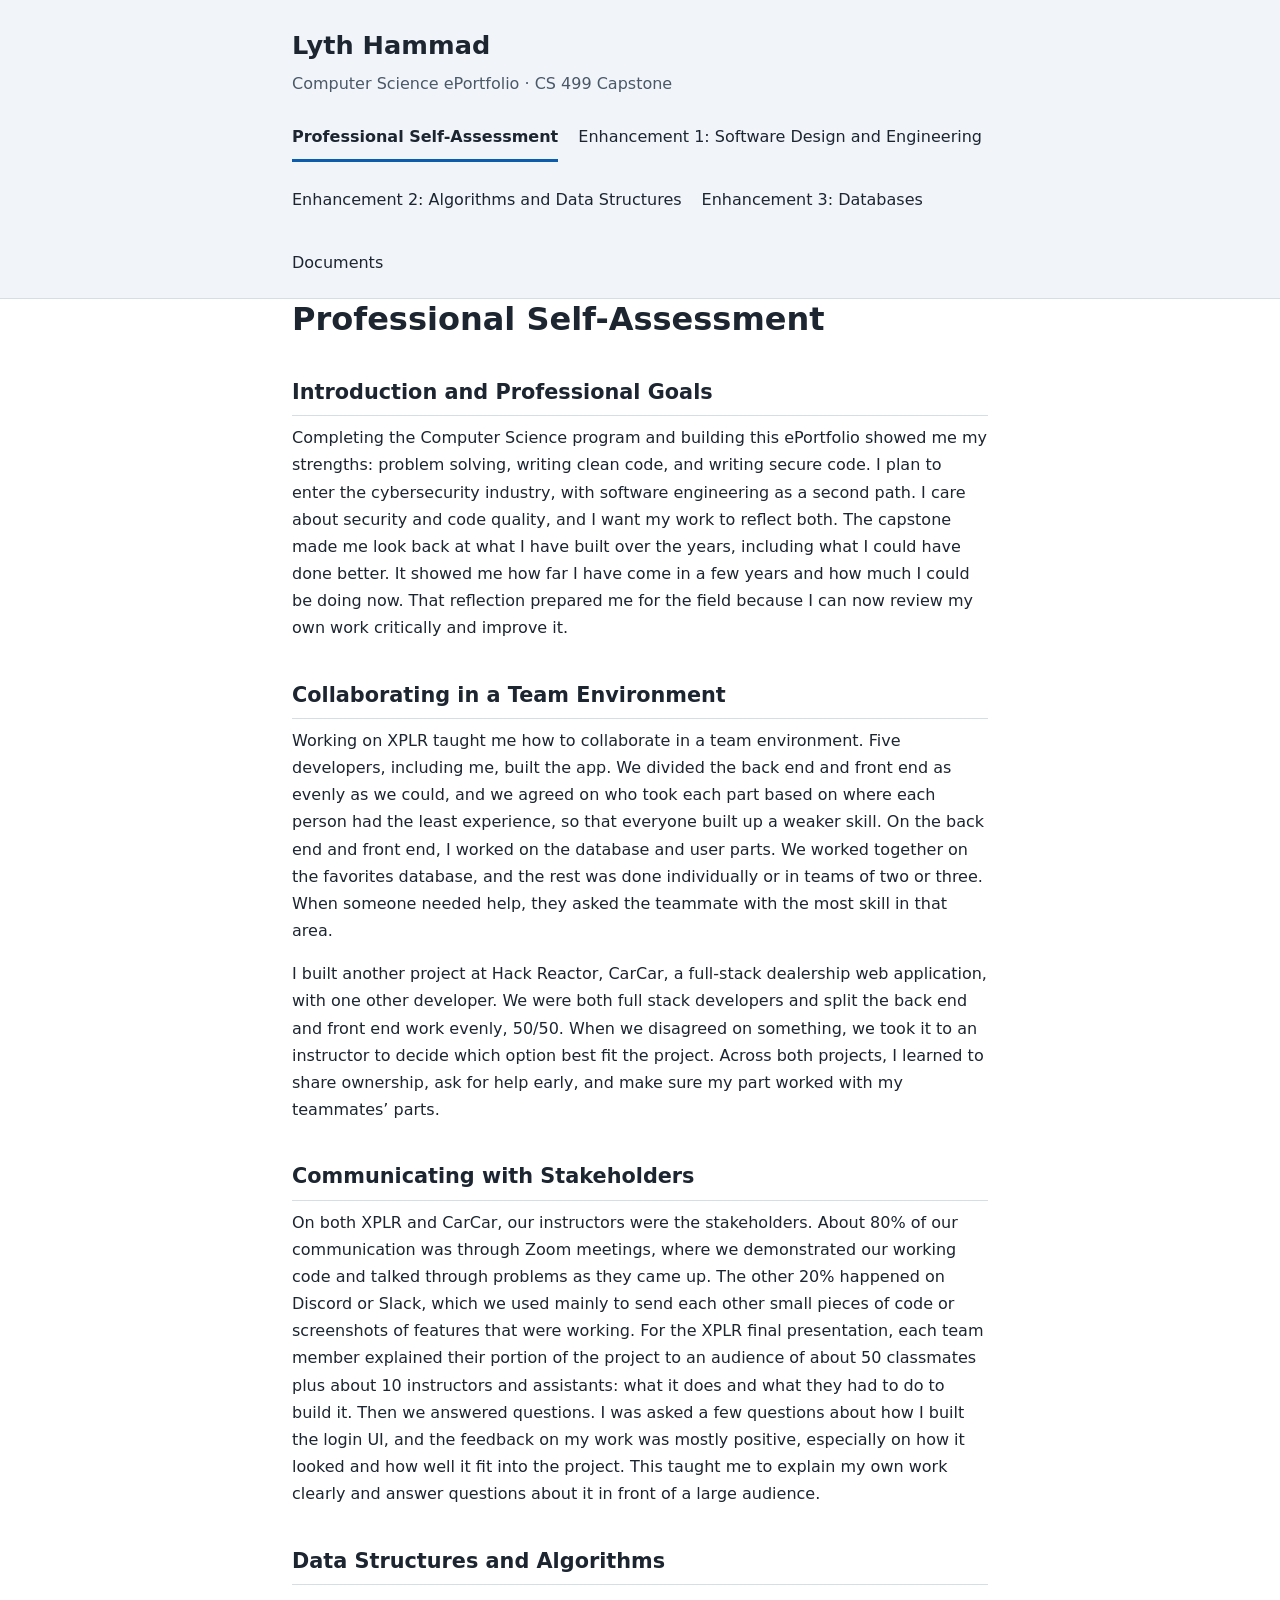
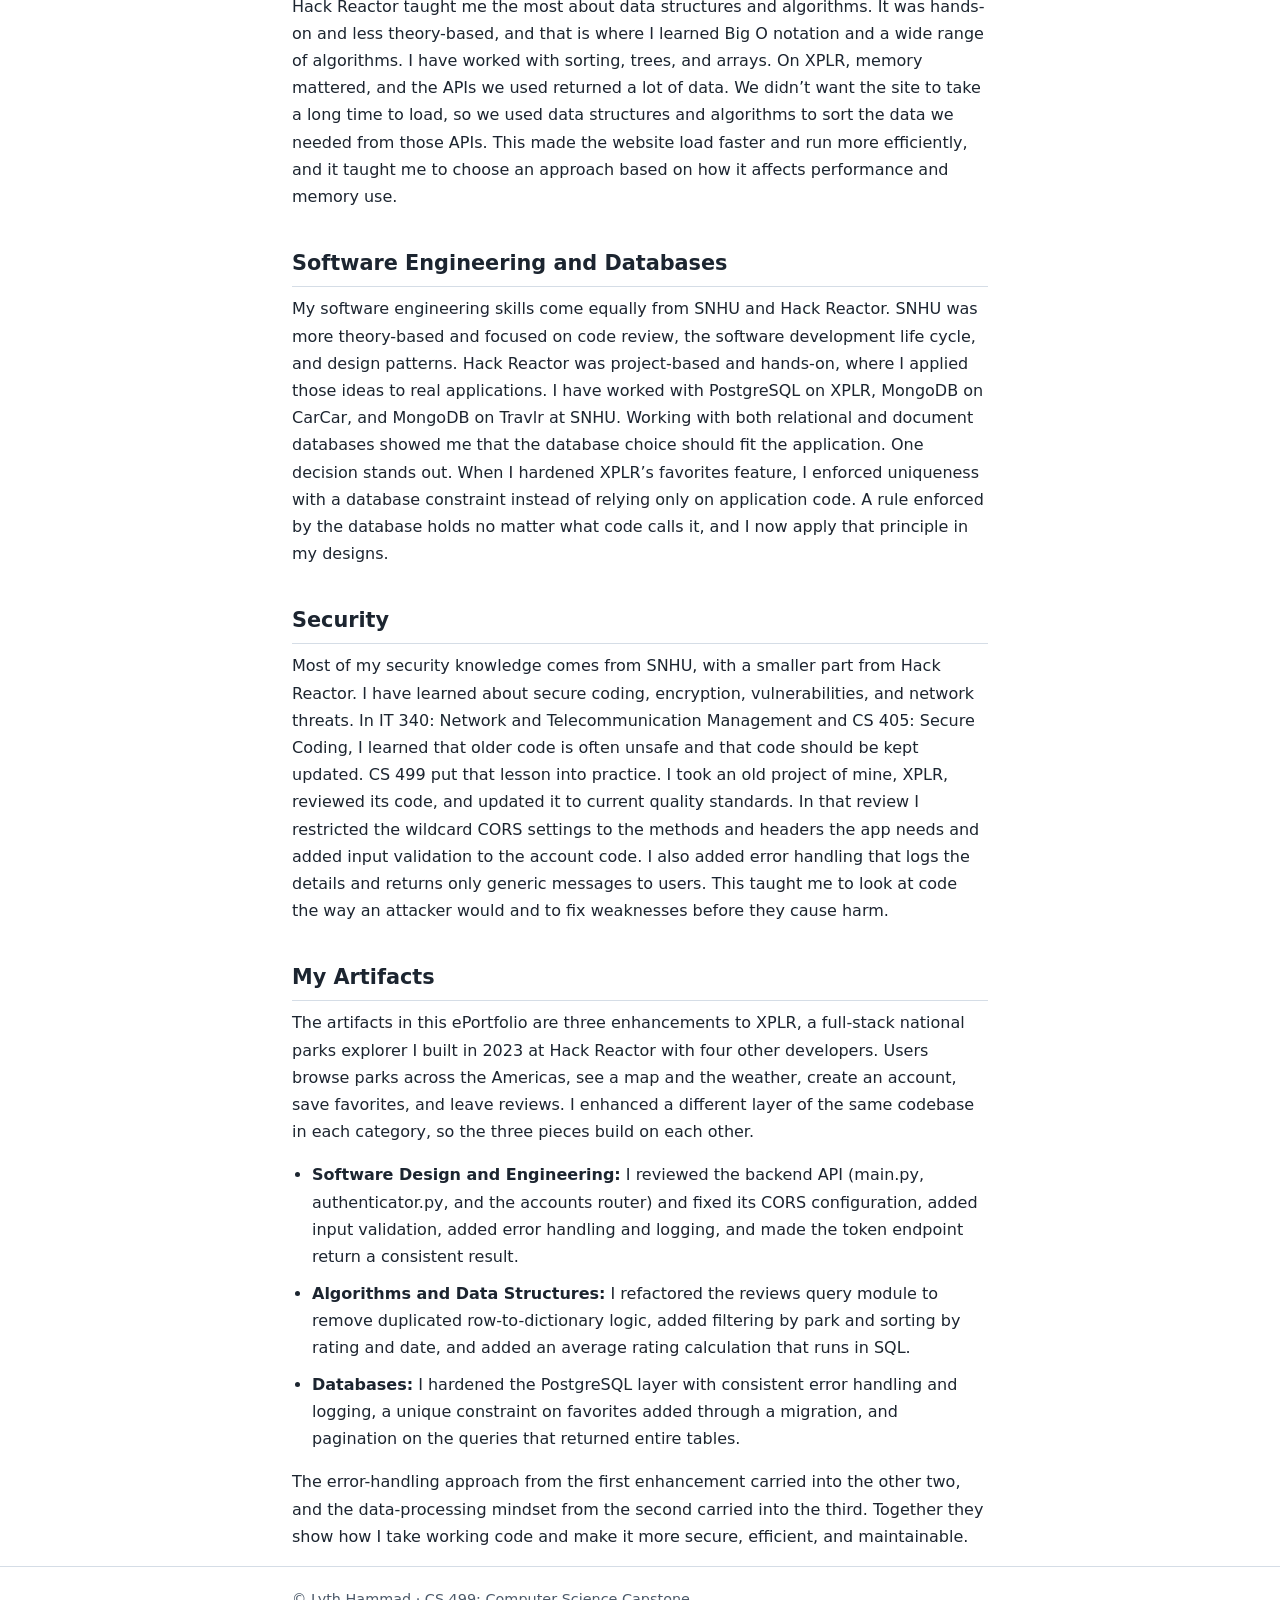
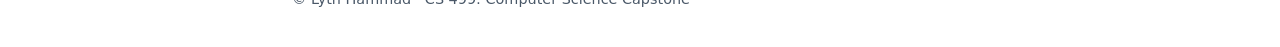
==== commit 2879808a: "Add files via upload" ====
--- a/index.html
+++ b/index.html
@@ -10,7 +10,7 @@
 <body>
 <a class="skip" href="#main">Skip to main content</a>
 <header>
-  <div class="wrap wide">
+  <div class="wrap">
     <p class="name">Lyth Hammad</p>
     <p class="tagline">Computer Science ePortfolio &middot; CS 499 Capstone</p>
     <nav aria-label="Main navigation">
@@ -24,7 +24,7 @@
     </nav>
   </div>
 </header>
-<main id="main" class="wrap wide narrow">
+<main id="main" class="wrap">
 <h1>Professional Self-Assessment</h1>
 <section>
 <h2>Introduction and Professional Goals</h2>
@@ -63,7 +63,7 @@
 </section>
 </main>
 <footer>
-  <div class="wrap wide"><p>&copy; Lyth Hammad &middot; CS 499: Computer Science Capstone</p></div>
+  <div class="wrap"><p>&copy; Lyth Hammad &middot; CS 499: Computer Science Capstone</p></div>
 </footer>
 </body>
 </html>
--- a/style.css
+++ b/style.css
@@ -23,7 +23,7 @@
 :focus-visible{outline:3px solid var(--accent);outline-offset:2px}
 footer{border-top:1px solid var(--line);padding:1.25rem 0;color:var(--muted);font-size:.9rem}
 .wrap.wide{max-width:72rem}
-main.narrow>*{max-width:46rem}
+main.wrap:not(.wide){max-width:46rem}
 .sub{color:var(--muted);margin-top:-1rem}
 h3{font-size:1.1rem;margin:1.75rem 0 .5rem}
 .compare{display:grid;grid-template-columns:1fr 1fr;gap:1rem}
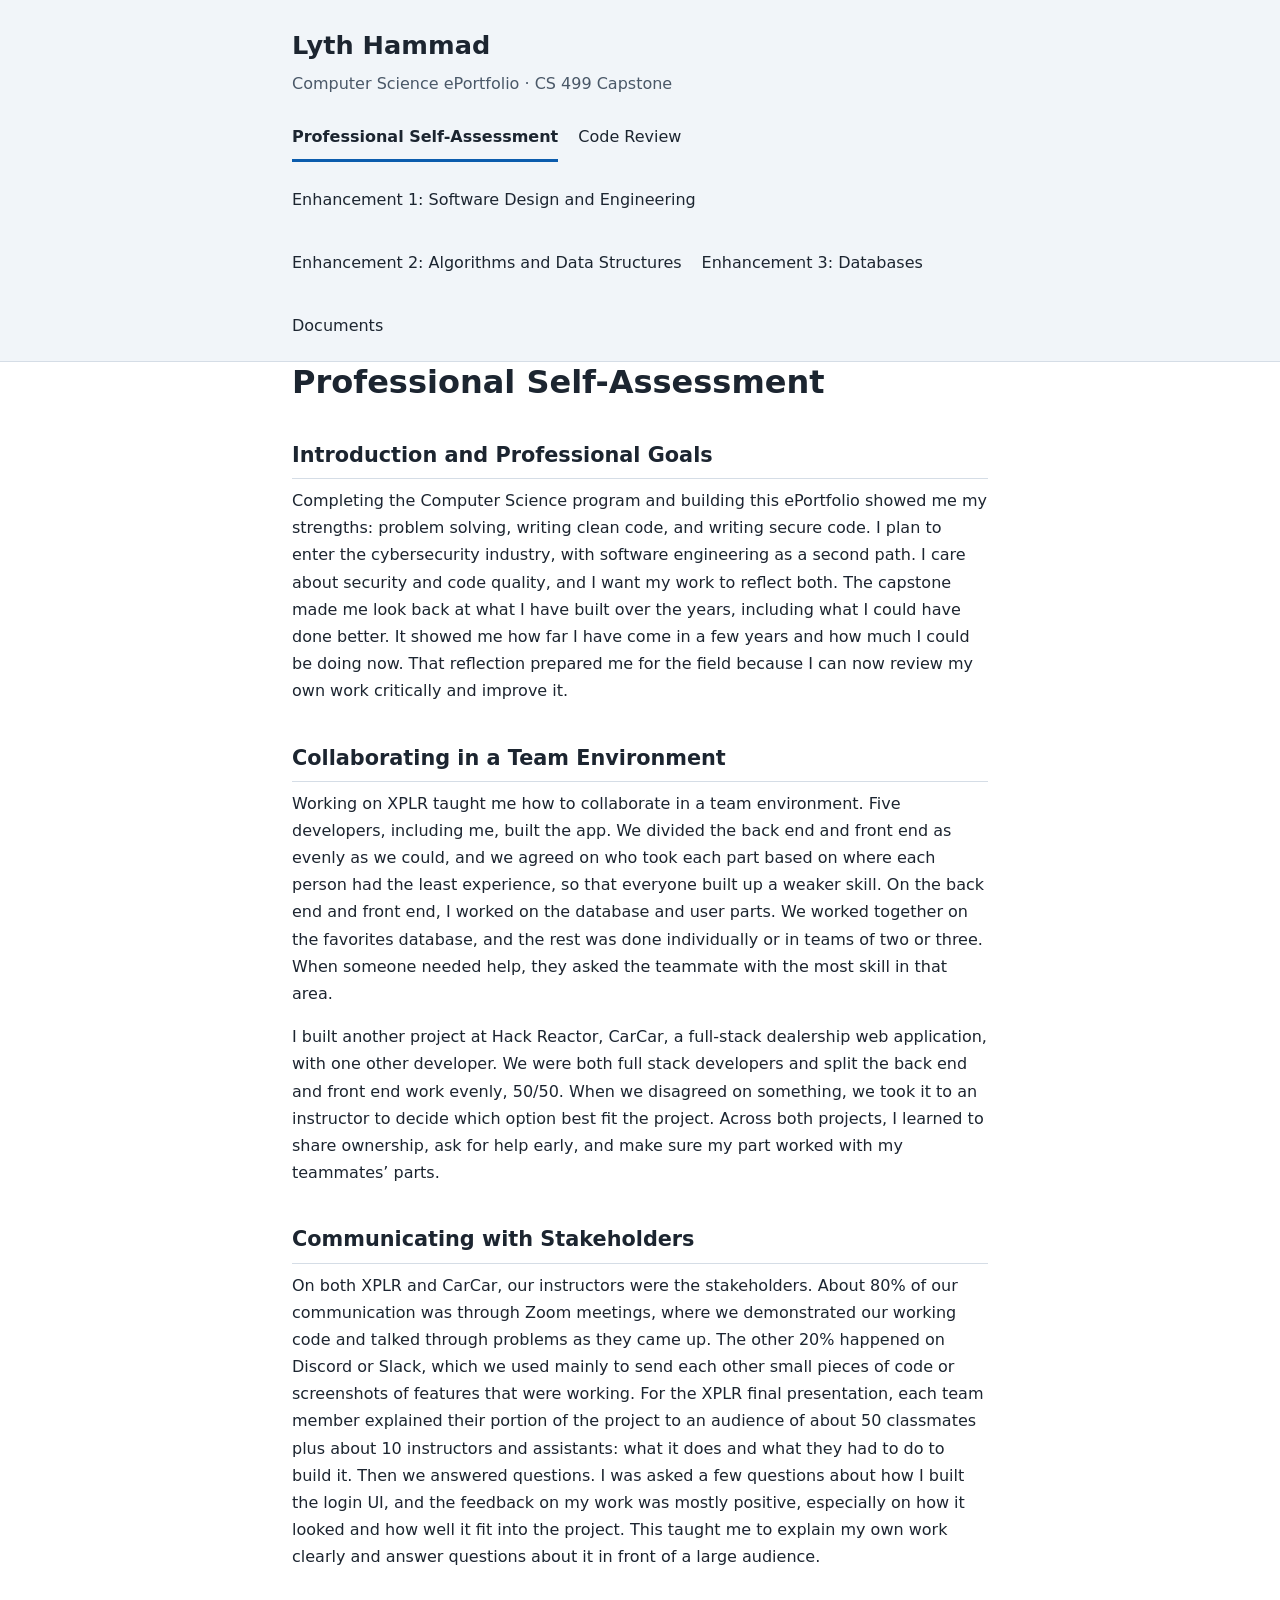
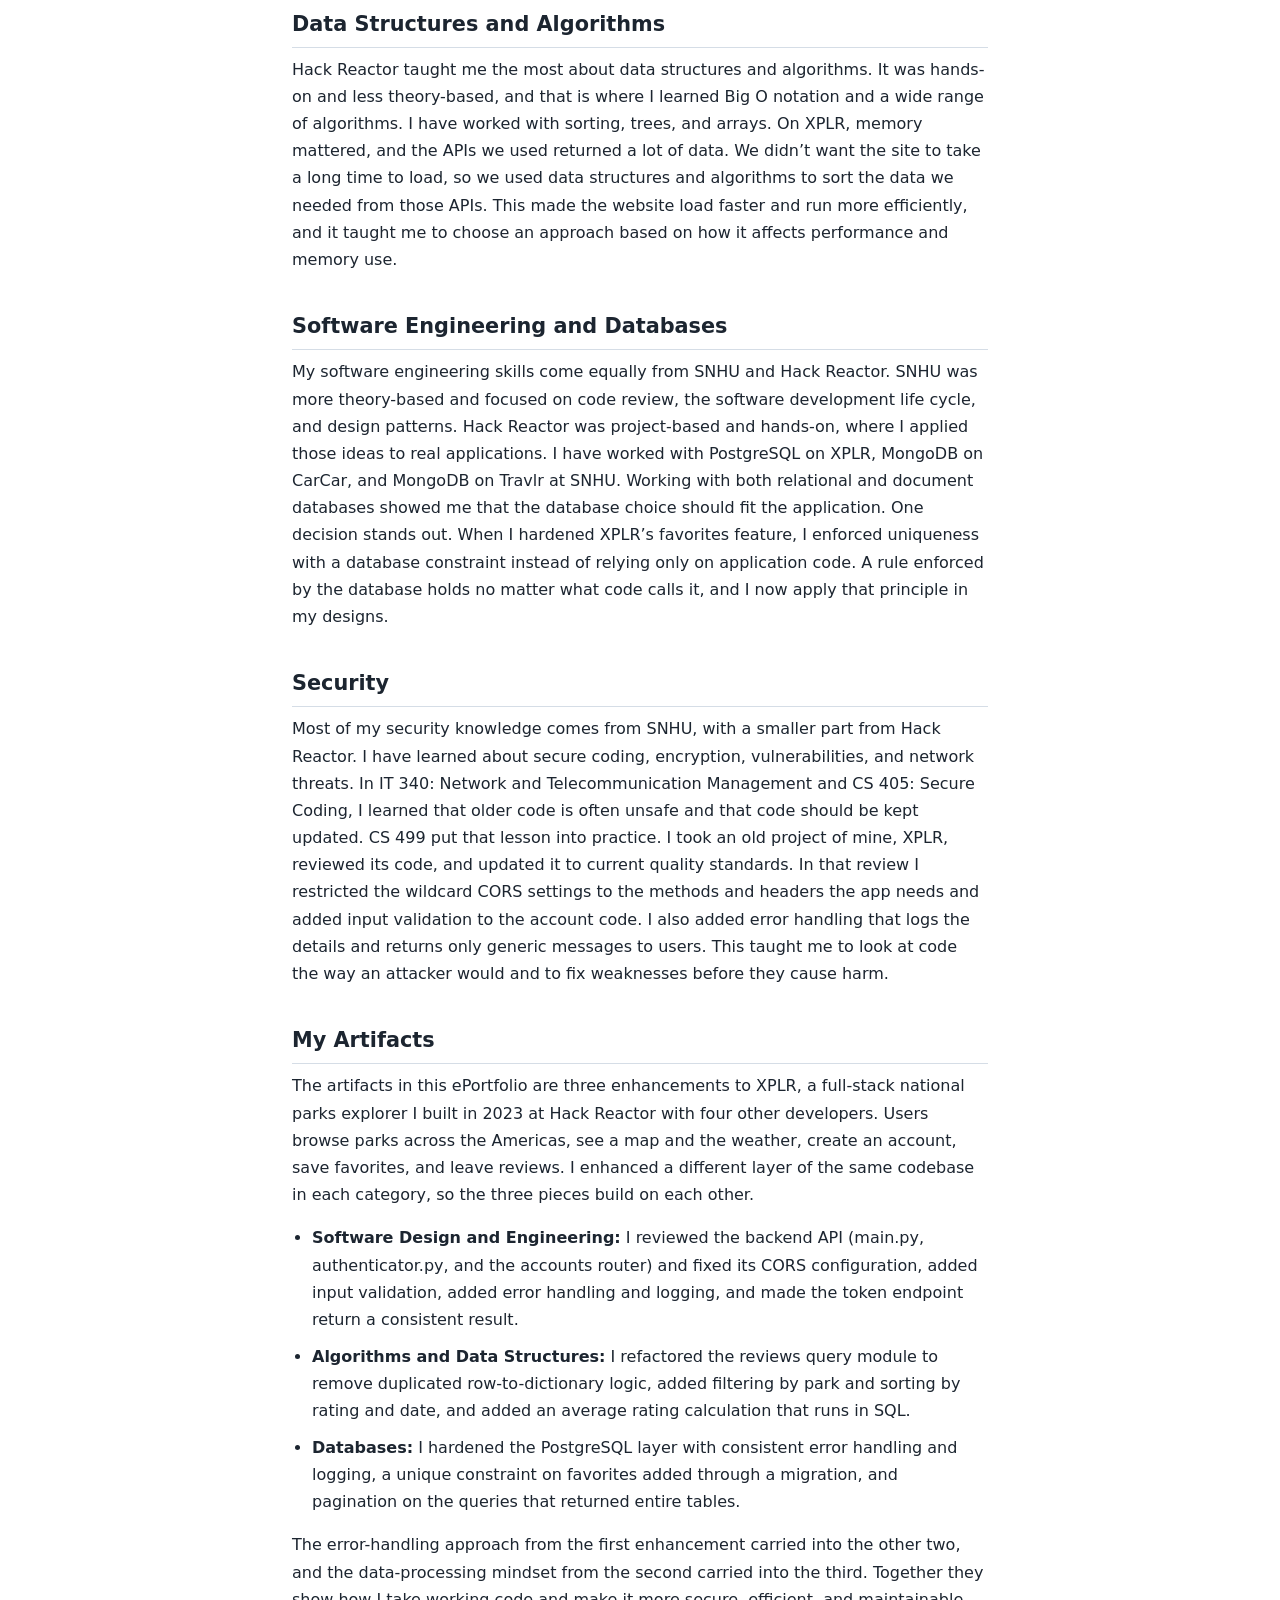
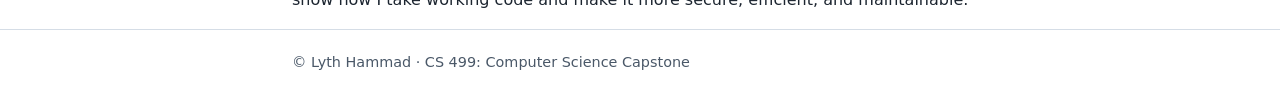
==== commit d3f8cc72: "Add files via upload" ====
--- a/index.html
+++ b/index.html
@@ -16,6 +16,7 @@
     <nav aria-label="Main navigation">
       <ul>
         <li><a href="index.html" aria-current="page">Professional Self-Assessment</a></li>
+        <li><a href="codereview.html">Code Review</a></li>
         <li><a href="enhancement1.html">Enhancement 1: Software Design and Engineering</a></li>
         <li><a href="enhancement2.html">Enhancement 2: Algorithms and Data Structures</a></li>
         <li><a href="enhancement3.html">Enhancement 3: Databases</a></li>
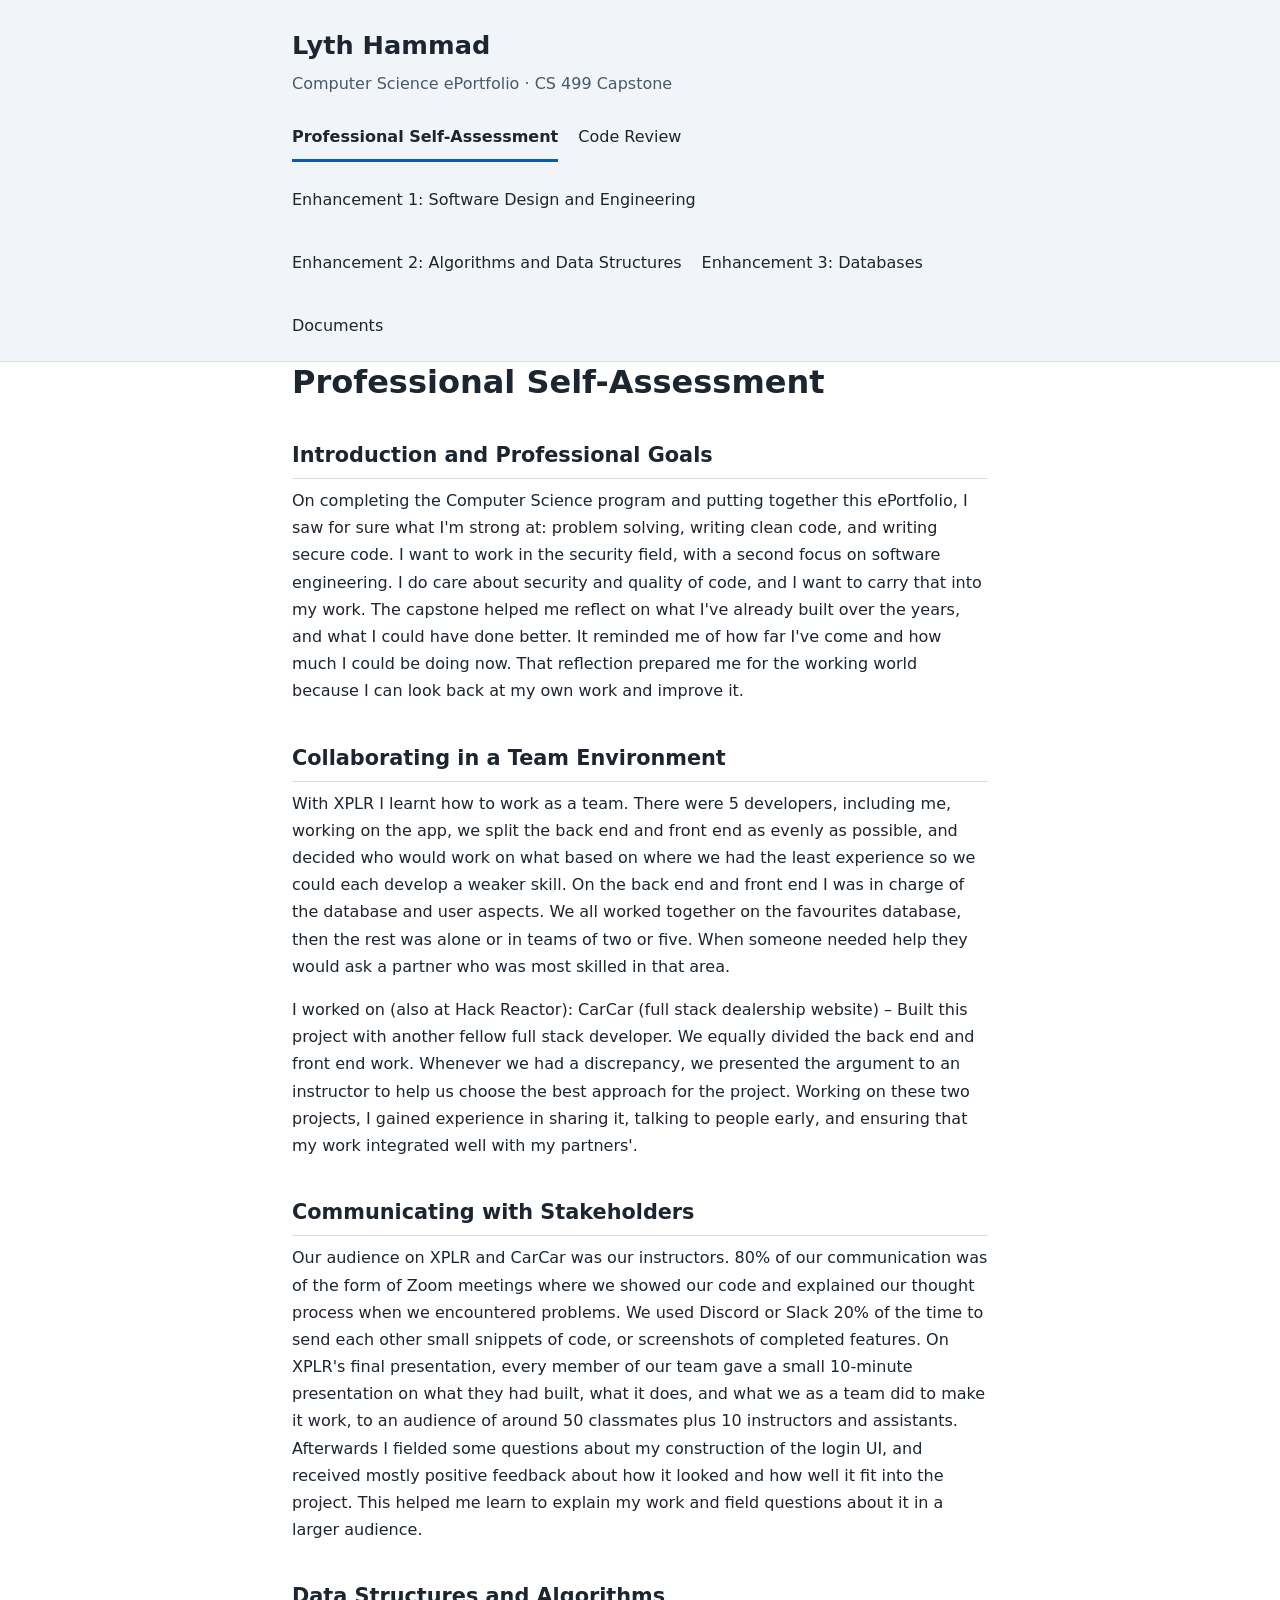
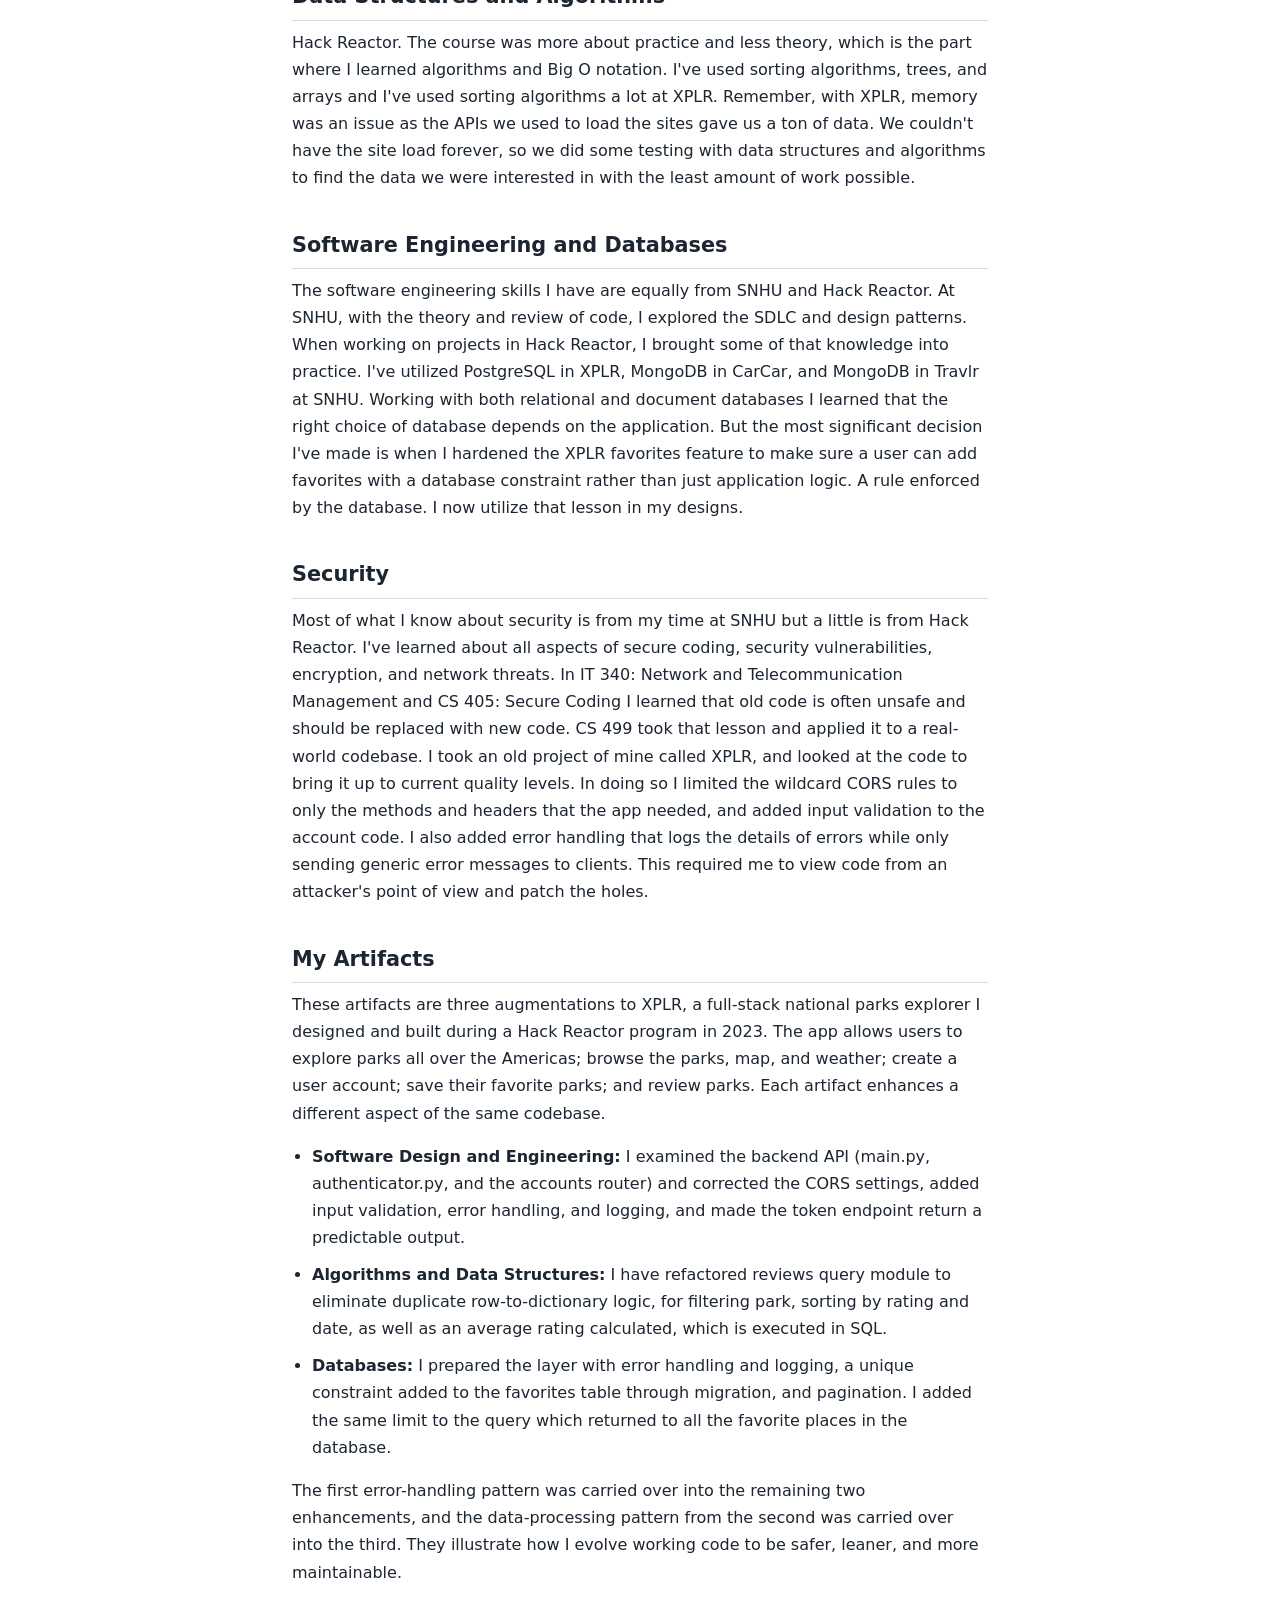
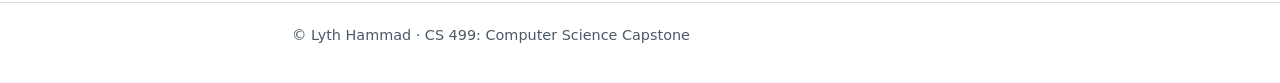
==== commit 547fa667: "Add files via upload" ====
--- a/index.html
+++ b/index.html
@@ -29,38 +29,38 @@
 <h1>Professional Self-Assessment</h1>
 <section>
 <h2>Introduction and Professional Goals</h2>
-<p>Completing the Computer Science program and building this ePortfolio showed me my strengths: problem solving, writing clean code, and writing secure code. I plan to enter the cybersecurity industry, with software engineering as a second path. I care about security and code quality, and I want my work to reflect both. The capstone made me look back at what I have built over the years, including what I could have done better. It showed me how far I have come in a few years and how much I could be doing now. That reflection prepared me for the field because I can now review my own work critically and improve it.</p>
+<p>On completing the Computer Science program and putting together this ePortfolio, I saw for sure what I'm strong at: problem solving, writing clean code, and writing secure code. I want to work in the security field, with a second focus on software engineering. I do care about security and quality of code, and I want to carry that into my work. The capstone helped me reflect on what I've already built over the years, and what I could have done better. It reminded me of how far I've come and how much I could be doing now. That reflection prepared me for the working world because I can look back at my own work and improve it.</p>
 </section>
 <section>
 <h2>Collaborating in a Team Environment</h2>
-<p>Working on XPLR taught me how to collaborate in a team environment. Five developers, including me, built the app. We divided the back end and front end as evenly as we could, and we agreed on who took each part based on where each person had the least experience, so that everyone built up a weaker skill. On the back end and front end, I worked on the database and user parts. We worked together on the favorites database, and the rest was done individually or in teams of two or three. When someone needed help, they asked the teammate with the most skill in that area.</p>
-<p>I built another project at Hack Reactor, CarCar, a full-stack dealership web application, with one other developer. We were both full stack developers and split the back end and front end work evenly, 50/50. When we disagreed on something, we took it to an instructor to decide which option best fit the project. Across both projects, I learned to share ownership, ask for help early, and make sure my part worked with my teammates’ parts.</p>
+<p>With XPLR I learnt how to work as a team. There were 5 developers, including me, working on the app, we split the back end and front end as evenly as possible, and decided who would work on what based on where we had the least experience so we could each develop a weaker skill. On the back end and front end I was in charge of the database and user aspects. We all worked together on the favourites database, then the rest was alone or in teams of two or five. When someone needed help they would ask a partner who was most skilled in that area.</p>
+<p>I worked on (also at Hack Reactor): CarCar (full stack dealership website) – Built this project with another fellow full stack developer. We equally divided the back end and front end work. Whenever we had a discrepancy, we presented the argument to an instructor to help us choose the best approach for the project. Working on these two projects, I gained experience in sharing it, talking to people early, and ensuring that my work integrated well with my partners'.</p>
 </section>
 <section>
 <h2>Communicating with Stakeholders</h2>
-<p>On both XPLR and CarCar, our instructors were the stakeholders. About 80% of our communication was through Zoom meetings, where we demonstrated our working code and talked through problems as they came up. The other 20% happened on Discord or Slack, which we used mainly to send each other small pieces of code or screenshots of features that were working. For the XPLR final presentation, each team member explained their portion of the project to an audience of about 50 classmates plus about 10 instructors and assistants: what it does and what they had to do to build it. Then we answered questions. I was asked a few questions about how I built the login UI, and the feedback on my work was mostly positive, especially on how it looked and how well it fit into the project. This taught me to explain my own work clearly and answer questions about it in front of a large audience.</p>
+<p>Our audience on XPLR and CarCar was our instructors. 80% of our communication was of the form of Zoom meetings where we showed our code and explained our thought process when we encountered problems. We used Discord or Slack 20% of the time to send each other small snippets of code, or screenshots of completed features. On XPLR's final presentation, every member of our team gave a small 10-minute presentation on what they had built, what it does, and what we as a team did to make it work, to an audience of around 50 classmates plus 10 instructors and assistants. Afterwards I fielded some questions about my construction of the login UI, and received mostly positive feedback about how it looked and how well it fit into the project. This helped me learn to explain my work and field questions about it in a larger audience.</p>
 </section>
 <section>
 <h2>Data Structures and Algorithms</h2>
-<p>Hack Reactor taught me the most about data structures and algorithms. It was hands-on and less theory-based, and that is where I learned Big O notation and a wide range of algorithms. I have worked with sorting, trees, and arrays. On XPLR, memory mattered, and the APIs we used returned a lot of data. We didn’t want the site to take a long time to load, so we used data structures and algorithms to sort the data we needed from those APIs. This made the website load faster and run more efficiently, and it taught me to choose an approach based on how it affects performance and memory use.</p>
+<p>Hack Reactor. The course was more about practice and less theory, which is the part where I learned algorithms and Big O notation. I've used sorting algorithms, trees, and arrays and I've used sorting algorithms a lot at XPLR. Remember, with XPLR, memory was an issue as the APIs we used to load the sites gave us a ton of data. We couldn't have the site load forever, so we did some testing with data structures and algorithms to find the data we were interested in with the least amount of work possible.</p>
 </section>
 <section>
 <h2>Software Engineering and Databases</h2>
-<p>My software engineering skills come equally from SNHU and Hack Reactor. SNHU was more theory-based and focused on code review, the software development life cycle, and design patterns. Hack Reactor was project-based and hands-on, where I applied those ideas to real applications. I have worked with PostgreSQL on XPLR, MongoDB on CarCar, and MongoDB on Travlr at SNHU. Working with both relational and document databases showed me that the database choice should fit the application. One decision stands out. When I hardened XPLR’s favorites feature, I enforced uniqueness with a database constraint instead of relying only on application code. A rule enforced by the database holds no matter what code calls it, and I now apply that principle in my designs.</p>
+<p>The software engineering skills I have are equally from SNHU and Hack Reactor. At SNHU, with the theory and review of code, I explored the SDLC and design patterns. When working on projects in Hack Reactor, I brought some of that knowledge into practice. I've utilized PostgreSQL in XPLR, MongoDB in CarCar, and MongoDB in Travlr at SNHU. Working with both relational and document databases I learned that the right choice of database depends on the application. But the most significant decision I've made is when I hardened the XPLR favorites feature to make sure a user can add favorites with a database constraint rather than just application logic. A rule enforced by the database. I now utilize that lesson in my designs.</p>
 </section>
 <section>
 <h2>Security</h2>
-<p>Most of my security knowledge comes from SNHU, with a smaller part from Hack Reactor. I have learned about secure coding, encryption, vulnerabilities, and network threats. In IT 340: Network and Telecommunication Management and CS 405: Secure Coding, I learned that older code is often unsafe and that code should be kept updated. CS 499 put that lesson into practice. I took an old project of mine, XPLR, reviewed its code, and updated it to current quality standards. In that review I restricted the wildcard CORS settings to the methods and headers the app needs and added input validation to the account code. I also added error handling that logs the details and returns only generic messages to users. This taught me to look at code the way an attacker would and to fix weaknesses before they cause harm.</p>
+<p>Most of what I know about security is from my time at SNHU but a little is from Hack Reactor. I've learned about all aspects of secure coding, security vulnerabilities, encryption, and network threats. In IT 340: Network and Telecommunication Management and CS 405: Secure Coding I learned that old code is often unsafe and should be replaced with new code. CS 499 took that lesson and applied it to a real-world codebase. I took an old project of mine called XPLR, and looked at the code to bring it up to current quality levels. In doing so I limited the wildcard CORS rules to only the methods and headers that the app needed, and added input validation to the account code. I also added error handling that logs the details of errors while only sending generic error messages to clients. This required me to view code from an attacker's point of view and patch the holes.</p>
 </section>
 <section>
 <h2>My Artifacts</h2>
-<p>The artifacts in this ePortfolio are three enhancements to XPLR, a full-stack national parks explorer I built in 2023 at Hack Reactor with four other developers. Users browse parks across the Americas, see a map and the weather, create an account, save favorites, and leave reviews. I enhanced a different layer of the same codebase in each category, so the three pieces build on each other.</p>
+<p>These artifacts are three augmentations to XPLR, a full-stack national parks explorer I designed and built during a Hack Reactor program in 2023. The app allows users to explore parks all over the Americas; browse the parks, map, and weather; create a user account; save their favorite parks; and review parks. Each artifact enhances a different aspect of the same codebase.</p>
 <ul>
-<li><strong>Software Design and Engineering:</strong> I reviewed the backend API (main.py, authenticator.py, and the accounts router) and fixed its CORS configuration, added input validation, added error handling and logging, and made the token endpoint return a consistent result.</li>
-<li><strong>Algorithms and Data Structures:</strong> I refactored the reviews query module to remove duplicated row-to-dictionary logic, added filtering by park and sorting by rating and date, and added an average rating calculation that runs in SQL.</li>
-<li><strong>Databases:</strong> I hardened the PostgreSQL layer with consistent error handling and logging, a unique constraint on favorites added through a migration, and pagination on the queries that returned entire tables.</li>
+<li><strong>Software Design and Engineering:</strong> I examined the backend API (main.py, authenticator.py, and the accounts router) and corrected the CORS settings, added input validation, error handling, and logging, and made the token endpoint return a predictable output.</li>
+<li><strong>Algorithms and Data Structures:</strong> I have refactored reviews query module to eliminate duplicate row-to-dictionary logic, for filtering park, sorting by rating and date, as well as an average rating calculated, which is executed in SQL.</li>
+<li><strong>Databases:</strong> I prepared the layer with error handling and logging, a unique constraint added to the favorites table through migration, and pagination. I added the same limit to the query which returned to all the favorite places in the database.</li>
 </ul>
-<p>The error-handling approach from the first enhancement carried into the other two, and the data-processing mindset from the second carried into the third. Together they show how I take working code and make it more secure, efficient, and maintainable.</p>
+<p>The first error-handling pattern was carried over into the remaining two enhancements, and the data-processing pattern from the second was carried over into the third. They illustrate how I evolve working code to be safer, leaner, and more maintainable.</p>
 </section>
 </main>
 <footer>
